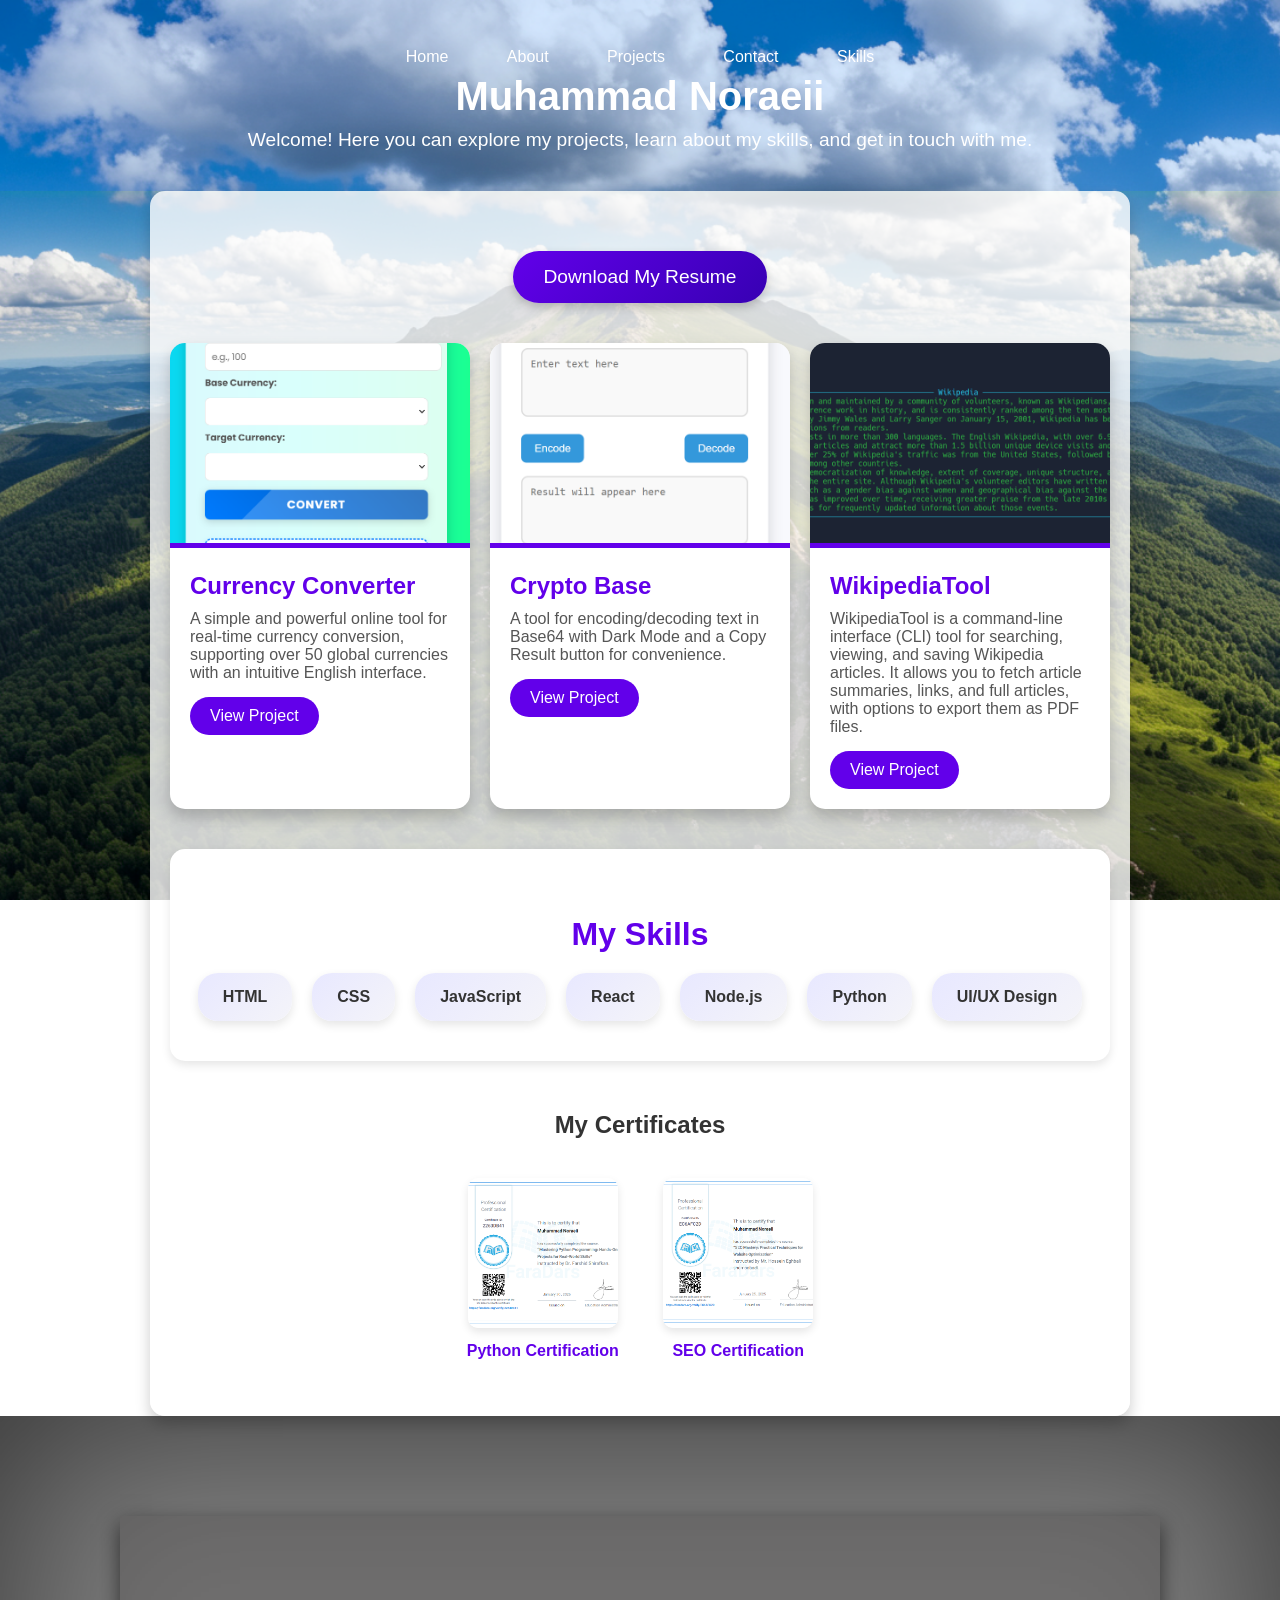
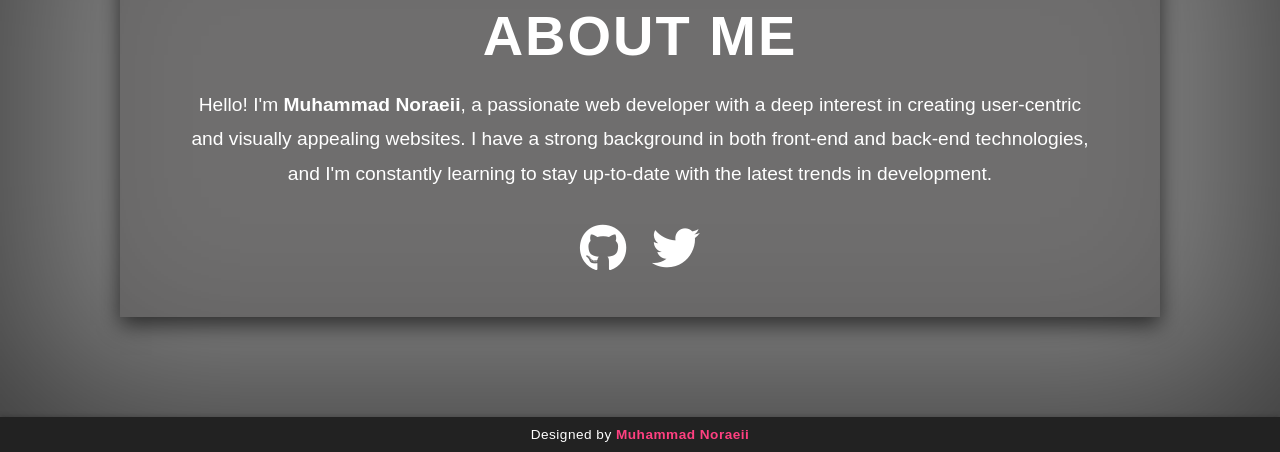
==== index.html @ face3380 "Improved Style -Improved Style. -Fixed Dropdown menu" ====
<!--All part of code wrote by Muhammad Noraeii-->
<!--Free to use code!-->
<!--GitHub : https://github.com/Muhammad-Noraeii/-->
<!--Email : Muhammad.Noraeii@gmail.com-->
<!DOCTYPE html>
<html lang="en">
<head>
    <meta charset="UTF-8">
    <meta name="viewport" content="width=device-width, initial-scale=1.0">
    <link rel="stylesheet" href="style.css"> 
    <meta charset="UTF-8">
    <meta name="viewport" content="width=device-width, initial-scale=1.0">
    <meta name="description" content="Muhammad Noraeii's personal portfolio website showcasing his projects, skills, and certifications. A passionate web developer proficient in Python, JavaScript, React, Node.js, and more.">
    <meta name="keywords" content="Muhammad Noraeii, portfolio, web developer, projects, skills, Python, JavaScript, React, Node.js">
    <meta name="author" content="Muhammad Noraeii">
    <meta property="og:title" content="Muhammad Noraeii - Web Developer Portfolio">
    <meta property="og:description" content="Explore the portfolio of Muhammad Noraeii, a skilled web developer with a variety of projects in different technologies.">
    <meta property="og:image" content="assets/Mount-S.PNG">
    <meta property="og:url" content="https://www.Muhammad-Noraeii.github.io">
    <title>Muhammad Noraeii - Web Developer Portfolio</title>
    <link href="https://cdnjs.cloudflare.com/ajax/libs/font-awesome/6.0.0-beta3/css/all.min.css" rel="stylesheet">
    <link rel="icon" href="assets/favicon.ico" type="image/x-icon">   
    <link href="https://cdnjs.cloudflare.com/ajax/libs/font-awesome/6.0.0-beta3/css/all.min.css" rel="stylesheet">
</head>
<body>
    <header>
        <nav>
            <ul>
                <li><a href="#">Home</a></li>
                <li><a href="#">About</a></li>
                <li class="dropdown">
                    <a href="#">Projects</a>
                    <ul class="dropdown-menu">
                        <li><a href="#currency-converter">Currency Converter</a></li>
                        <li><a href="#crypto-base">Crypto Base</a></li>
                        <li><a href="#wikipedia-tool">WikipediaTool</a></li>
                    </ul>
                </li>
                <li><a href="#">Contact</a></li>
                <li class="dropdown">
                    <a href="#skills">Skills</a>
                    <ul class="dropdown-menu">
                        <li><a href="https://en.wikipedia.org/wiki/JavaScript">JavaScript</a></li>
                        <li><a href="https://en.wikipedia.org/wiki/Python_(programming_language)">Python</a></li>
                        <li><a href="https://en.wikipedia.org/wiki/CSS">CSS</a></li>
                        <li><a href="https://en.wikipedia.org/wiki/HTML">HTML</a></li>
                        <li><a href="https://en.wikipedia.org/wiki/C_Sharp_(programming_language)">C#</a></li>
                    </ul>
                </li>
            </ul>
        </nav>
        <h1>Muhammad Noraeii</h1>
        <p>Welcome! Here you can explore my projects, learn about my skills, and get in touch with me.</p>
    </header>

    <div class="container">
        <section class="resume">
            <a href="assets/Resume.pdf" download>Download My Resume</a>
        </section>

        <section id="projects" class="projects">
            <div id="currency-converter" class="project">
                <img src="assets/CurrencyConverter.PNG" alt="Project 1">
                <div class="info">
                    <h3>Currency Converter</h3>
                    <p>A simple and powerful online tool for real-time currency conversion, supporting over 50 global currencies with an intuitive English interface.</p>
                    <a href="https://github.com/Muhammad-Noraeii/CurrencyConverter">View Project</a>
                </div>
            </div>
        
            <div id="crypto-base" class="project">
                <img src="assets/CryptoBase.PNG" alt="Project 2">
                <div class="info">
                    <h3>Crypto Base</h3>
                    <p>A tool for encoding/decoding text in Base64 with Dark Mode and a Copy Result button for convenience.</p>
                    <a href="https://github.com/Muhammad-Noraeii/CryptoBase">View Project</a>
                </div>
            </div>
        
            <div id="wikipedia-tool" class="project">
                <img src="assets/WikiPediaTool.PNG" alt="Project 3">
                <div class="info">
                    <h3>WikipediaTool</h3>
                    <p>WikipediaTool is a command-line interface (CLI) tool for searching, viewing, and saving Wikipedia articles. It allows you to fetch article summaries, links, and full articles, with options to export them as PDF files.</p>
                    <a href="https://github.com/Muhammad-Noraeii/WikipediaTool">View Project</a>
                </div>
            </div>
        </section>

        <section class="skills" id="skills">

            <h2>My Skills</h2>
            <ul>
                <li>HTML</li>
                <li>CSS</li>
                <li>JavaScript</li>
                <li>React</li>
                <li>Node.js</li>
                <li>Python</li>
                <li>UI/UX Design</li>
            </ul>
        </section>

        <section class="certificates">
            <h2>My Certificates</h2>
            <div class="certificate">
                <img src="assets/Python-Cert.PNG" alt="Certificate" class="certificate-img">
                <p>Python Certification</p>
            </div>
            <div class="certificate">
                <img src="assets/SEO-Cert.PNG" alt="Certificate" class="certificate-img">
                <p>SEO Certification</p>
            </div>
        </section>

    </div>

    

    <div id="certificateModal" class="modal">
        <span class="close">&times;</span>
        <img class="modal-content" id="modalImage">
        <div id="caption"></div>
    </div>

    <section class="about-section">
        <div class="about-content">
            <h2>About Me</h2>
            <p class="intro">
                Hello! I'm <strong>Muhammad Noraeii</strong>, a passionate web developer with a deep interest in creating user-centric and visually appealing websites. I have a strong background in both front-end and back-end technologies, and I'm constantly learning to stay up-to-date with the latest trends in development.
            </p>
            <div class="social-links">
                <a href="https://github.com/Muhammad-Noraeii" target="_blank" class="social-icon github">
                    <i class="fab fa-github"></i>
                </a>
            <!--   <a href="https://linkedin.com/in/Muhammad-Noraeii" target="_blank" class="social-icon linkedin">
                    <i class="fab fa-linkedin"></i> -->
                </a>
                <a href="https://x.com/MNoraeii" target="_blank" class="social-icon twitter">
                    <i class="fab fa-twitter"></i>
                </a>
            <!--    <a href="https://www.instagram.com/Muhammad-Noraeii" target="_blank" class="social-icon instagram">
                    <i class="fab fa-instagram"></i> -->
                </a>
            </div>
        </div>
    </section>
    <footer>
        <p>Designed by <a href="https://github.com/Muhammad-Noraeii" target="_blank">Muhammad Noraeii</a></p>
    </footer>
    <script>

    document.addEventListener("DOMContentLoaded", function() {
        const dropdown = document.querySelectorAll('.dropdown');
        dropdown.forEach(item => {
            let timeout;

            item.addEventListener('mouseenter', () => {
                
                clearTimeout(timeout);
                const dropdownMenu = item.querySelector('.dropdown-menu');
                dropdownMenu.style.display = 'block'; 
            });

            item.addEventListener('mouseleave', () => {
                const dropdownMenu = item.querySelector('.dropdown-menu');
                
                timeout = setTimeout(() => {
                    dropdownMenu.style.display = 'none';
                }, 500); 
            });
        });
    });

    const certificates = document.querySelectorAll('.certificate');
    const modal = document.getElementById('certificateModal');
    const modalImage = document.getElementById('modalImage');
    const caption = document.getElementById('caption');
    const closeModal = document.querySelector('.close');

        certificates.forEach(cert => {
            cert.addEventListener('click', () => {
           
                const imgSrc = cert.querySelector('img').src; 
                modal.style.display = "block"; 
                modalImage.src = imgSrc; 
                caption.textContent = cert.querySelector('p').textContent; 
             });
        });

        closeModal.addEventListener('click', () => {
           modal.style.display = "none";
        });

        window.addEventListener('click', (e) => {
            if (e.target === modal) {
            modal.style.display = "none";
             }
        });

    </script>
</body>
</html>
---- style.css ----
/*All Part of Style Wrote by Muhammad Noraeii*/
/*Free to use code!*/
/*E-Mail : Muhammad.Noraeii@gmail.com*/
/*GitHub : https://github.com/Muhammad-Noraeii*/
/*Enjoy a Perfect Style!*/
body {
    font-family: 'Poppins', sans-serif;
    margin: 0;
    padding: 0;
    background: url('assets/Mount-H.jpg') no-repeat center center fixed;
    background-size: cover;
    color: #333;
    text-align: center;
    overflow-x: hidden;
}

header {
    background: rgba(0, 115, 255, 0.169);
    color: #fff;
    padding: 40px 10px;
    box-shadow: 0 4px 6px rgba(3, 244, 63, 0.053);
    animation: fadeIn 2s;
}

header h1 {
    font-size: 2.5rem;
    margin: 0;
    animation: bounceIn 1.5s;
}

header p {
    margin: 10px 0 0;
    font-size: 1.2rem;
}

nav ul {
    list-style-type: none;
    padding: 0;
    margin: 0;
    text-align: center;
}

nav ul li {
    display: inline-block;
    position: relative;
    margin: 0 15px; 
}

nav ul li a {
    text-decoration: none;
    color: #fff;
    font-size: 1rem; 
    padding: 8px 12px; 
    display: block;
    transition: background-color 0.3s;
}

nav ul li a:hover {
    background-color: rgba(0, 115, 255, 0.7);
}

nav .dropdown {
    position: relative;
}

nav .dropdown:hover .dropdown-menu {
    display: block;
}

nav .dropdown-menu {
    display: none;
    position: absolute;
    background: rgba(0, 0, 0, 0.4); 
    backdrop-filter: blur(5px); 
    list-style-type: none;
    padding: 10px 0;
    width: 200px;
    border-radius: 8px;
    box-shadow: 0 8px 16px rgba(0, 0, 0, 0.2);
    margin-top: 10px;
}

nav .dropdown-menu li {
    padding: 8px 12px;
    text-align: left;
}

nav .dropdown-menu li a {
    color: #fff;
    font-size: 0.9rem; 
    padding: 5px 0;
}

nav .dropdown-menu li a:hover {
    background-color: rgba(0, 115, 255, 0.7);
}

nav .dropdown-menu {
    display: none;
}

nav .dropdown:hover .dropdown-menu {
    display: block;
}


.container {
    max-width: 1200px;
    margin: auto;
    padding: 20px;
    background: rgba(255, 255, 255, 0.8);
    border-radius: 15px;
    box-shadow: 0 8px 15px rgba(0, 0, 0, 0.2);
}

@keyframes slideIn {
    0% {
        opacity: 0;
        transform: translateX(-50%);
    }
    100% {
        opacity: 1;
        transform: translateX(0);
    }
}

@keyframes hoverShadow {
    0% {
        box-shadow: 0 8px 15px rgba(0, 0, 0, 0.2);
    }
    100% {
        box-shadow: 0 15px 30px rgba(0, 0, 0, 0.4);
    }
}

.projects {
    display: flex;
    flex-wrap: wrap;
    gap: 20px;
    justify-content: center;
    animation: slideIn 1.5s ease-in-out;
}

.project {
    background: #fff;
    border-radius: 15px;
    box-shadow: 0 8px 15px rgba(0, 0, 0, 0.2);
    width: 300px;
    overflow: hidden;
    text-align: left;
    transform: translateY(0);
    transition: transform 0.3s ease, box-shadow 0.3s ease;
    opacity: 0;
    animation: fadeInUp 0.6s ease-out forwards;
}

@keyframes fadeInUp {
    0% {
        opacity: 0;
        transform: translateY(20px);
    }
    100% {
        opacity: 1;
        transform: translateY(0);
    }
}

.project:hover {
scale: 1.1;
}

.project img {
    width: 100%;
    height: 200px;
    object-fit: cover;
    border-bottom: 5px solid #6200ea;
    transition: transform 0.3s ease;
}

.project img:hover {
    transform: scale(1.05);
}

.project .info {
    padding: 20px;
}

.project .info h3 {
    margin: 0 0 10px;
    font-size: 1.5rem;
    color: #6200ea;
    transition: color 0.3s ease;
}

.project .info h3:hover {
    color: #3700b3;
}

.project .info p {
    margin: 0 0 15px;
    font-size: 1rem;
    color: #555;
}

.project .info a {
    display: inline-block;
    text-decoration: none;
    background: #6200ea;
    color: #fff;
    padding: 10px 20px;
    border-radius: 25px;
    transition: background 0.3s, transform 0.3s;
}

.project .info a:hover {
    background: #3700b3;
    transform: scale(1.1);
}

.resume {
    margin: 40px 0;
}

.resume a {
    display: inline-block;
    text-decoration: none;
    background: linear-gradient(135deg, #6200ea, #3700b3);
    color: #fff;
    padding: 15px 30px;
    border-radius: 30px;
    font-size: 1.2rem;
    transition: transform 0.3s, box-shadow 0.3s;
    box-shadow: 0 4px 10px rgba(0, 0, 0, 0.2);
}

.resume a:hover {
    transform: scale(1.1);
    box-shadow: 0 6px 15px rgba(0, 0, 0, 0.3);
}

.skills {
    background: #fff;
    padding: 40px 20px;
    margin: 40px 0;
    border-radius: 15px;
    box-shadow: 0 4px 10px rgba(0, 0, 0, 0.1);
}

.skills h2 {
    font-size: 2rem;
    color: #6200ea;
    margin-bottom: 20px;
}

.skills ul {
    list-style: none;
    padding: 0;
    margin: 0;
    display: flex;
    flex-wrap: wrap;
    gap: 20px;
    justify-content: center;
}

.skills li {
    background: linear-gradient(135deg, #e8e8ff, #f4f4f9);
    padding: 15px 25px;
    border-radius: 20px;
    font-size: 1rem;
    font-weight: bold;
    color: #333;
    box-shadow: 0 4px 10px rgba(0, 0, 0, 0.1);
    transition: transform 0.3s;
}

.skills li:hover {
    transform: scale(1.1);
}

html, body {
    height: 100%;
    margin: 0;
    padding: 0;
}

body {
    display: flex;
    flex-direction: column;
}

.container {
    flex: 1;
}

html, body {
    height: 100%;
    margin: 0;
    padding: 0;
}

body {
    display: flex;
    flex-direction: column;
}

.container {
    flex: 1;
}

footer {
    background-color: #222;
    color: #fff;
    text-align: center;
    padding: 10px 0; 
    position: relative; 
    width: 100%;
    font-size: 0.9rem; 
    box-shadow: 0 -1px 5px rgba(0, 0, 0, 0.2); 
    letter-spacing: 0.5px; 
}

footer a {
    color: #ff4081; 
    text-decoration: none;
    font-weight: bold;
    transition: color 0.3s, transform 0.3s; 
}

footer a:hover {
    color: #6200ea; 
    transform: scale(1.05); 
}

footer p {
    margin: 0; 
    font-size: 0.85rem; 
}

@keyframes fadeIn {
    from {
        opacity: 0;
    }
    to {
        opacity: 1;
    }
}

@keyframes bounceIn {
    0%, 20%, 50%, 80%, 100% {
        transform: translateY(0);
    }
    40% {
        transform: translateY(-30px);
    }
    60% {
        transform: translateY(-15px);
    }
}

@keyframes slideIn {
    from {
        transform: translateX(-100%);
    }
    to {
        transform: translateX(0);
    }
}

.github-icon {
    font-size: 2rem;
    color: #ffffff;
    transition: color 0.3s;
    margin-top: 10px;
    display: inline-block;
}

.github-icon:hover {
    color: #ff0000;
}

.certificates {
    margin-top: 50px;
    text-align: center;
}

.certificate {
    display: inline-block;
    margin: 20px;
    cursor: pointer;
    transition: transform 0.3s;
}

.certificate:hover {
    transform: scale(1.1);
}

.certificate img {
    width: 150px;
    height: 150px;
    object-fit: cover;
    border-radius: 10px;
    box-shadow: 0 4px 8px rgba(0, 0, 0, 0.1);
}

.certificate p {
    margin-top: 10px;
    font-weight: bold;
    color: #6200ea;
}

.modal {
    display: none; 
    position: fixed;
    z-index: 1;
    left: 0;
    top: 0;
    width: 100%;
    height: 100%;
    overflow: auto;
    background-color: rgb(0, 0, 0);
    background-color: rgba(0, 0, 0, 0.9);
}

.modal-content {
    max-width: 80%;
    margin: auto;
    display: block;
    width: 80%;
}

#caption {
    text-align: center;
    color: #ccc;
    font-size: 1.2rem;
    padding: 10px;
}

.close {
    position: absolute;
    top: 15px;
    right: 35px;
    color: #fff;
    font-size: 40px;
    font-weight: bold;
    transition: color 0.3s;
}

.close:hover,
.close:focus {
    color: #f44336;
    cursor: pointer;
}

@keyframes fadeInUp {
    0% {
        opacity: 0;
        transform: translateY(30px);
    }
    100% {
        opacity: 1;
        transform: translateY(0);
    }
}

@keyframes slideInLeft {
    0% {
        opacity: 0;
        transform: translateX(-100%);
    }
    100% {
        opacity: 1;
        transform: translateX(0);
    }
}

@keyframes scaleUp {
    0% {
        opacity: 0;
        transform: scale(0.9);
    }
    100% {
        opacity: 1;
        transform: scale(1);
    }
}

@keyframes rotateBg {
    0% {
        background-position: center;
    }
    100% {
        background-position: 50% 50%;
    }
}

.about-section {
    padding: 100px 20px;
    text-align: center;
    background: url('assets/Mount-S.jpg') no-repeat center center fixed;
    background-size: cover;
    position: relative;
    color: #fff;
    box-shadow: inset 0 0 200px rgba(0, 0, 0, 0.6);
    animation: fadeInUp 1.5s ease-out, rotateBg 15s linear infinite;
}

.about-section::before {
    content: "";
    position: absolute;
    top: 0;
    left: 0;
    width: 100%;
    height: 100%;
    background: rgba(0, 0, 0, 0.5);
    z-index: 0;
    animation: fadeInUp 2s ease-out;
}

.about-content {
    position: relative;
    z-index: 1;
    padding: 40px 20px;
    max-width: 1000px;
    margin: 0 auto;
    background: rgba(88, 85, 85, 0.4);
    box-shadow: 0 8px 20px rgba(0, 0, 0, 0.6);
    animation: scaleUp 1.5s ease-out;
    transition: transform 0.3s ease, box-shadow 0.3s ease;
}

.about-content:hover {
    transform: translateY(-10px);
    box-shadow: 0 12px 40px rgba(0, 0, 0, 0.8);
}

.about-section h2 {
    font-size: 3.5rem;
    margin-bottom: 20px;
    text-transform: uppercase;
    letter-spacing: 2px;
    color: #fff;
    animation: slideInLeft 1s ease-out;
    transition: color 0.3s ease;
}

.about-section h2:hover {
    color: #f39c12; 
    transform: scale(1.05);
}

.about-section .intro {
    font-size: 1.2rem;
    line-height: 1.8;
    color: #fff;
    max-width: 900px;
    margin: 0 auto;
    animation: fadeInUp 2s ease-out;
    transition: color 0.3s ease, transform 0.3s ease;
}

.about-section .intro:hover {
    color: #f39c12; 
    transform: translateY(-5px);
}

.social-links {
    margin-top: 30px;
    display: flex;
    justify-content: center;
    gap: 25px;
    animation: fadeInUp 2.5s ease-out;
}

.social-icon {
    font-size: 3rem;
    color: #fff;
    transition: color 0.3s, transform 0.3s ease-in-out;
    display: inline-block;
}


.social-icon:hover {
    transform: scale(1.2); 
}


.social-icon.github {
    color: #fff; 
}

.social-icon.github:hover {
    color:  #333; 
}

.social-icon.linkedin {
    color: #ffffff; 
}

.social-icon.linkedin:hover {
    color:#0077b5; 
}

.social-icon.twitter {
    color: #ffffff; 
}

.social-icon.twitter:hover {
    color: #1da1f2;; 
}

.social-icon.instagram {
    color: #ffffff; 
}

.social-icon.instagram:hover {
    color: #e1306c; 
}

@keyframes fadeInUp {
    from {
        opacity: 0;
        transform: translateY(30px);
    }
    to {
        opacity: 1;
        transform: translateY(0);
    }
}


@keyframes slideInLeft {
    from {
        opacity: 0;
        transform: translateX(-50px);
    }
    to {
        opacity: 1;
        transform: translateX(0);
    }
}

/*End of the code!*/
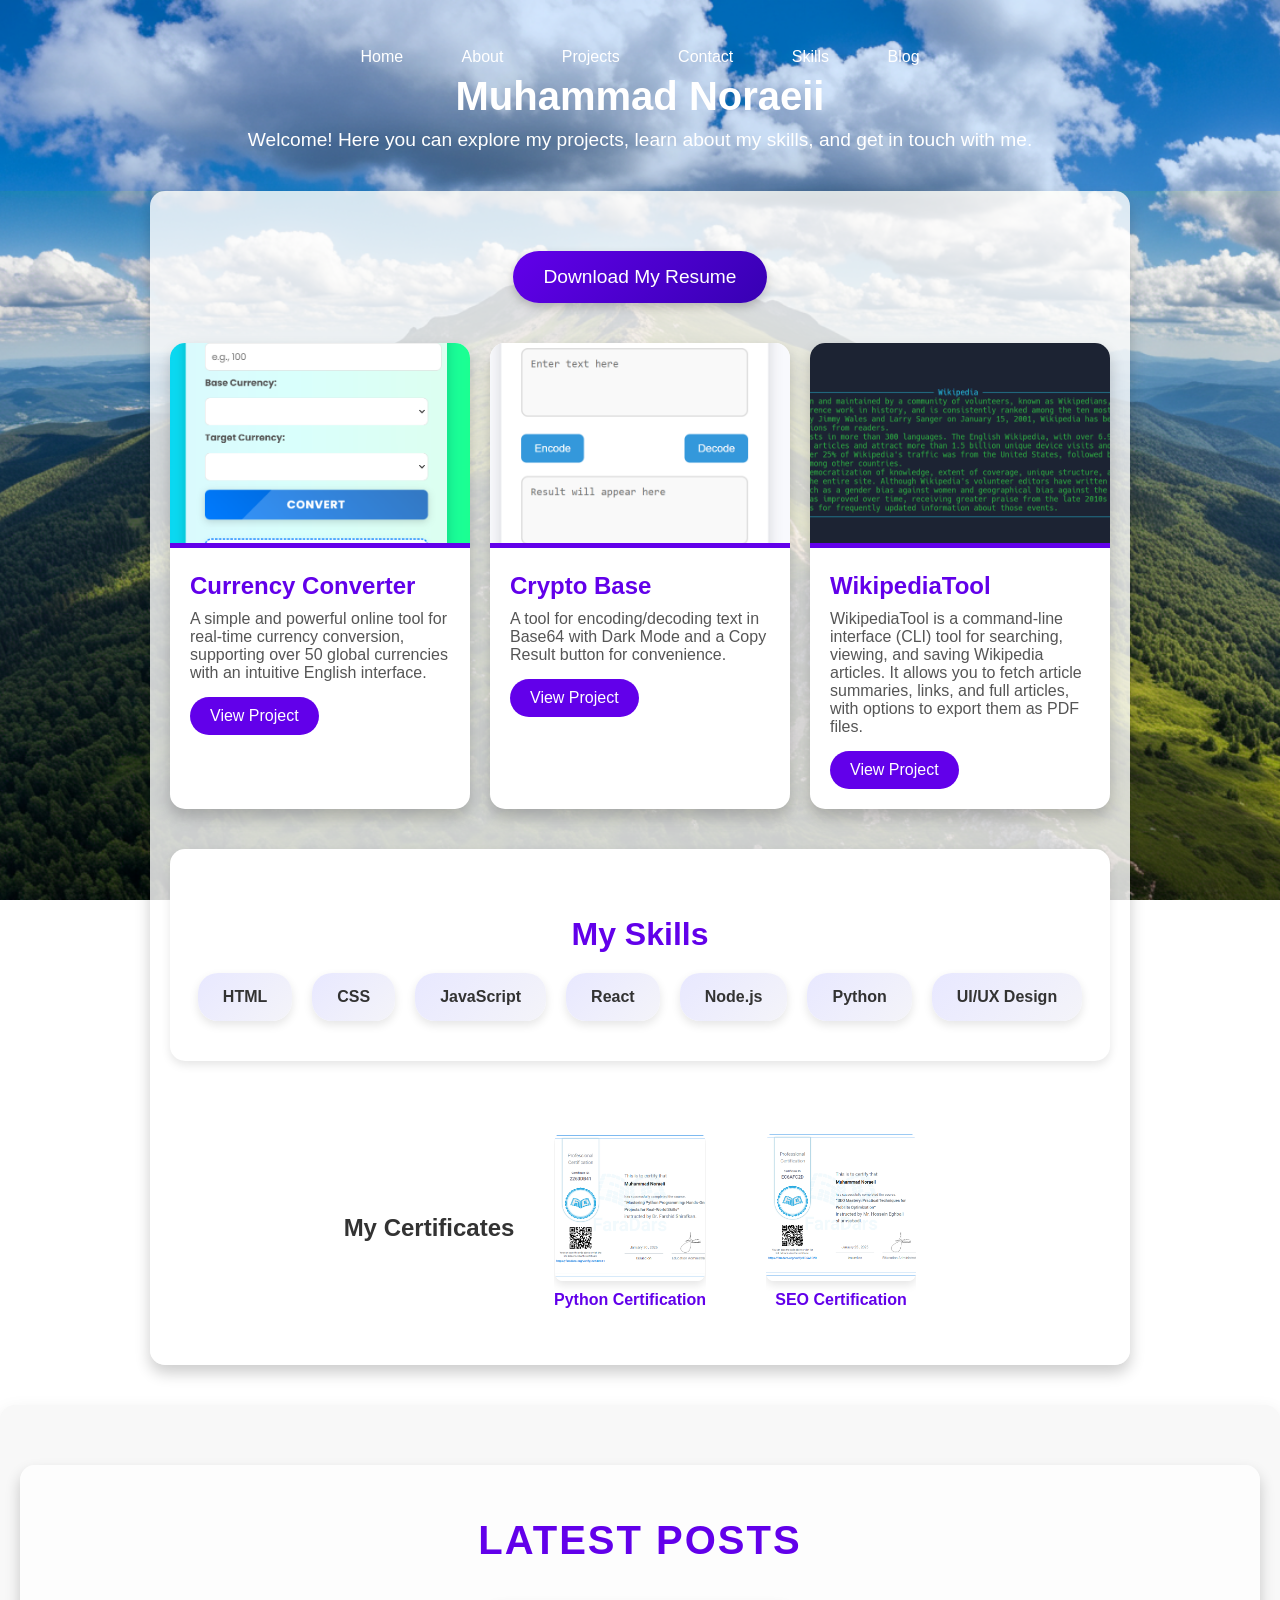
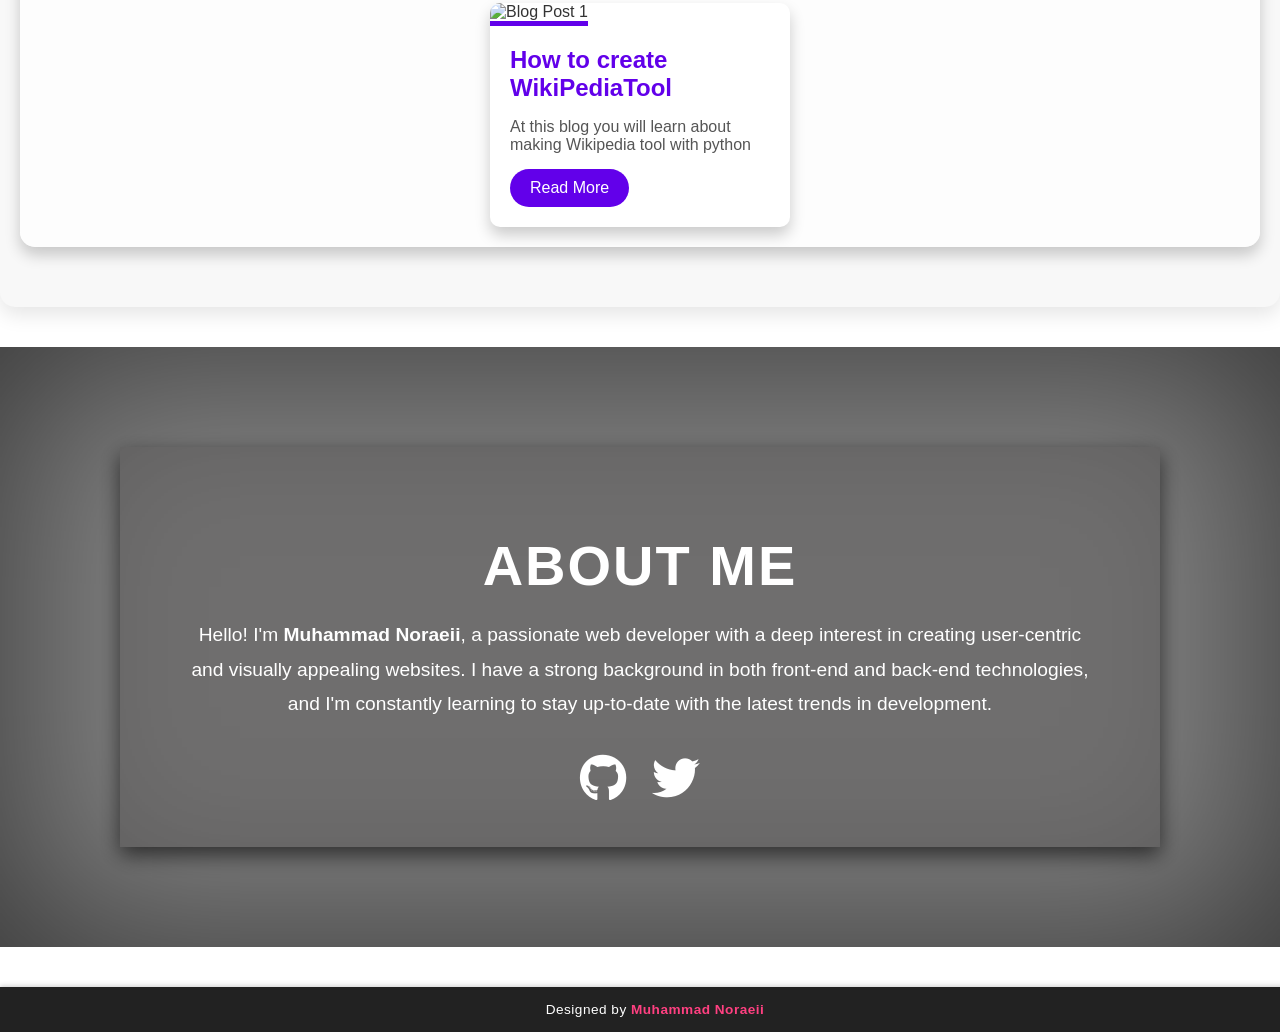
==== commit a569a876: "Added Blog Section -Added Blog Section to index. -Added Blog template." ====
--- a/index.html
+++ b/index.html
@@ -47,6 +47,15 @@
                         <li><a href="https://en.wikipedia.org/wiki/C_Sharp_(programming_language)">C#</a></li>
                     </ul>
                 </li>
+                <li class="dropdown">
+                    <a href="#">Blog</a>
+                    <ul class="dropdown-menu">
+                        <li><a href="#latest-posts">Latest Posts</a></li>
+                        <li><a href="#popular-posts">Popular Posts</a></li>
+                        <li><a href="#categories">Categories</a></li>
+                    </ul>
+                </li>
+            </ul>
             </ul>
         </nav>
         <h1>Muhammad Noraeii</h1>
@@ -115,6 +124,24 @@
 
     </div>
 
+    <section class="blog">
+        <div class="container">
+            <h2>Latest Posts</h2>
+            <div class="blog-posts">
+                <article class="blog-post">
+                    <img src="https://upload.wikimedia.org/wikipedia/commons/thumb/c/c3/Python-logo-notext.svg/800px-Python-logo-notext.svg.png" alt="Blog Post 1">
+                    <div class="post-content">
+                        <h3><a href="#">How to create WikiPediaTool</a></h3>
+                        <p>At this blog you will learn about making Wikipedia tool with python</p>
+                        <a href="Blogs/How-To-Create-WikiPedia-CLI-Tool.html" class="read-more">Read More</a>
+                    </div>
+                </article>
+
+                    </div>
+                </article>
+            </div>
+        </div>
+    </section>
     
 
     <div id="certificateModal" class="modal">
@@ -148,56 +175,7 @@
     <footer>
         <p>Designed by <a href="https://github.com/Muhammad-Noraeii" target="_blank">Muhammad Noraeii</a></p>
     </footer>
-    <script>
 
-    document.addEventListener("DOMContentLoaded", function() {
-        const dropdown = document.querySelectorAll('.dropdown');
-        dropdown.forEach(item => {
-            let timeout;
-
-            item.addEventListener('mouseenter', () => {
-                
-                clearTimeout(timeout);
-                const dropdownMenu = item.querySelector('.dropdown-menu');
-                dropdownMenu.style.display = 'block'; 
-            });
-
-            item.addEventListener('mouseleave', () => {
-                const dropdownMenu = item.querySelector('.dropdown-menu');
-                
-                timeout = setTimeout(() => {
-                    dropdownMenu.style.display = 'none';
-                }, 500); 
-            });
-        });
-    });
-
-    const certificates = document.querySelectorAll('.certificate');
-    const modal = document.getElementById('certificateModal');
-    const modalImage = document.getElementById('modalImage');
-    const caption = document.getElementById('caption');
-    const closeModal = document.querySelector('.close');
-
-        certificates.forEach(cert => {
-            cert.addEventListener('click', () => {
-           
-                const imgSrc = cert.querySelector('img').src; 
-                modal.style.display = "block"; 
-                modalImage.src = imgSrc; 
-                caption.textContent = cert.querySelector('p').textContent; 
-             });
-        });
-
-        closeModal.addEventListener('click', () => {
-           modal.style.display = "none";
-        });
-
-        window.addEventListener('click', (e) => {
-            if (e.target === modal) {
-            modal.style.display = "none";
-             }
-        });
-
-    </script>
+    <script src="Script.js"></script>
 </body>
 </html>
--- a/style.css
+++ b/style.css
@@ -378,62 +378,148 @@
     color: #ff0000;
 }
 
+:root {
+    --primary-color: #6200ea;
+    --shadow-color: rgba(0, 0, 0, 0.1);
+    --hover-scale: 1.1;
+    --transition-duration: 0.3s;
+}
+
 .certificates {
+    display: flex;
+    justify-content: center;
+    align-items: center;
+    flex-wrap: wrap;
+    gap: 20px;
     margin-top: 50px;
-    text-align: center;
 }
 
 .certificate {
-    display: inline-block;
+    display: inline-flex;
+    flex-direction: column;
+    align-items: center;
     margin: 20px;
     cursor: pointer;
-    transition: transform 0.3s;
+    transition: transform var(--transition-duration), box-shadow var(--transition-duration);
+    will-change: transform, box-shadow;
+    border-radius: 12px;
+    overflow: hidden;
+    position: relative;
 }
 
 .certificate:hover {
-    transform: scale(1.1);
+    transform: scale(var(--hover-scale)) rotate(3deg);
+    box-shadow: 0 8px 15px var(--shadow-color);
 }
 
 .certificate img {
     width: 150px;
     height: 150px;
     object-fit: cover;
-    border-radius: 10px;
-    box-shadow: 0 4px 8px rgba(0, 0, 0, 0.1);
+    border-radius: 8px;
+    box-shadow: 0 4px 8px var(--shadow-color);
+    transition: box-shadow var(--transition-duration);
+}
+
+.certificate:hover img {
+    box-shadow: 0 8px 15px var(--shadow-color);
 }
 
 .certificate p {
     margin-top: 10px;
     font-weight: bold;
-    color: #6200ea;
+    color: var(--primary-color);
+    font-size: 16px;
+    transition: color var(--transition-duration);
+}
+
+.certificate:hover p {
+    color: #3700b3;
+}
+
+.certificate:focus-visible {
+    outline: 3px solid var(--primary-color);
+    outline-offset: 2px;
+}
+
+.certificate:focus-visible img {
+    box-shadow: 0 8px 15px var(--shadow-color);
+}
+
+
+:root {
+    --modal-bg: rgba(0, 0, 0, 0.9);
+    --caption-color: #ccc;
+    --caption-font-size: 1.2rem;
+    --modal-transition-duration: 0.3s;
+    --modal-content-width: 80%;
+    --max-modal-width: 90%;
 }
 
 .modal {
     display: none; 
     position: fixed;
-    z-index: 1;
+    z-index: 1000;
     left: 0;
     top: 0;
     width: 100%;
     height: 100%;
     overflow: auto;
-    background-color: rgb(0, 0, 0);
-    background-color: rgba(0, 0, 0, 0.9);
+    background-color: var(--modal-bg);
+    opacity: 0;
+    transition: opacity var(--modal-transition-duration);
+    visibility: hidden;
+}
+
+.modal.show {
+    display: block;
+    opacity: 1;
+    visibility: visible;
 }
 
 .modal-content {
-    max-width: 80%;
-    margin: auto;
+    max-width: var(--max-modal-width);
+    width: var(--modal-content-width);
+    margin: 10% auto;
     display: block;
-    width: 80%;
+    border-radius: 10px;
+    box-shadow: 0 4px 8px rgba(0, 0, 0, 0.2);
+    background: #fff;
+    transition: transform var(--modal-transition-duration);
+    transform: scale(0.9);
+}
+
+.modal.show .modal-content {
+    transform: scale(1);
 }
 
 #caption {
     text-align: center;
-    color: #ccc;
-    font-size: 1.2rem;
+    color: var(--caption-color);
+    font-size: var(--caption-font-size);
     padding: 10px;
-}
+    font-weight: bold;
+}
+
+/* Optional: Close button style */
+.close {
+    position: absolute;
+    top: 10px;
+    right: 20px;
+    color: white;
+    font-size: 30px;
+    font-weight: bold;
+    cursor: pointer;
+    background: transparent;
+    border: none;
+    transition: color 0.3s;
+}
+
+.close:hover,
+.close:focus {
+    color: #f1f1f1;
+}
+
 
 .close {
     position: absolute;
@@ -639,4 +725,206 @@
     }
 }
 
+.blog {
+    background: #f8f8f8;
+    padding: 60px 20px;
+    margin: 40px 0;
+    border-radius: 15px;
+    box-shadow: 0 8px 20px rgba(0, 0, 0, 0.1);
+}
+
+.blog h2 {
+    font-size: 2.5rem;
+    text-align: center;
+    color: #6200ea;
+    margin-bottom: 40px;
+    text-transform: uppercase;
+    letter-spacing: 2px;
+}
+
+.blog-posts {
+    display: flex;
+    flex-wrap: wrap;
+    gap: 30px;
+    justify-content: center;
+}
+
+.blog-post {
+    background: #fff;
+    border-radius: 10px;
+    box-shadow: 0 8px 15px rgba(0, 0, 0, 0.2);
+    width: 300px;
+    overflow: hidden;
+    text-align: left;
+    transition: transform 0.3s ease, box-shadow 0.3s ease;
+}
+
+.blog-post:hover {
+    transform: translateY(-10px);
+    box-shadow: 0 12px 30px rgba(0, 0, 0, 0.2);
+}
+
+.blog-post img {
+    width: 100%;
+    height: 200px;
+    object-fit: cover;
+    border-bottom: 5px solid #6200ea;
+    transition: transform 0.3s ease;
+}
+
+.blog-post img:hover {
+    transform: scale(1.05);
+}
+
+.blog-post .post-content {
+    padding: 20px;
+}
+
+.blog-post .post-content h3 {
+    font-size: 1.5rem;
+    margin: 0 0 15px;
+    color: #6200ea;
+    transition: color 0.3s ease;
+}
+
+.blog-post .post-content h3 a {
+    text-decoration: none;
+    color: #6200ea;
+}
+
+.blog-post .post-content h3 a:hover {
+    color: #3700b3;
+}
+
+.blog-post .post-content p {
+    font-size: 1rem;
+    color: #555;
+    margin-bottom: 15px;
+}
+
+.blog-post .read-more {
+    display: inline-block;
+    text-decoration: none;
+    background: #6200ea;
+    color: #fff;
+    padding: 10px 20px;
+    border-radius: 25px;
+    transition: background 0.3s, transform 0.3s;
+}
+
+.blog-post .read-more:hover {
+    background: #3700b3;
+    transform: scale(1.1);
+}
+
+/* Article Page Specific Styles */
+/* All Part of Style Wrote by Muhammad Noraeii */
+/* Enjoy a Perfect Style! */
+
+.article-header {
+    background: rgba(0, 30, 255, 0.142);
+    color: #fff;
+    padding: 50px 20px;
+    box-shadow: 0 4px 6px rgba(3, 244, 63, 0.1);
+    animation: fadeInUp 1.5s ease-out;
+}
+
+.article-header .article-title {
+    font-size: 3rem;
+    color: #fff;
+    text-transform: uppercase;
+    letter-spacing: 2px;
+    margin-bottom: 20px;
+}
+
+.article-header .article-date {
+    font-size: 1.2rem;
+    color: #ccc;
+    margin-top: 10px;
+}
+
+.article-body {
+    background-color: #fff;
+    padding: 40px 20px;
+    margin-top: 20px;
+    border-radius: 15px;
+    box-shadow: 0 8px 15px rgba(0, 0, 0, 0.1);
+    animation: fadeInUp 1.5s ease-in-out;
+}
+
+.article-image {
+    width: 100%;
+    height: 400px;
+    margin-bottom: 30px;
+    border-radius: 10px;
+    overflow: hidden;
+    box-shadow: 0 4px 10px rgba(0, 0, 0, 0.1);
+}
+
+.article-image img {
+    width: 100%;
+    height: 100%;
+    object-fit: cover;
+    transition: transform 0.3s ease;
+}
+
+.article-image img:hover {
+    transform: scale(1.05);
+}
+
+.article-content p {
+    font-size: 1.1rem;
+    line-height: 1.8;
+    color: #555;
+    margin-bottom: 20px;
+    text-align: justify;
+}
+
+.article-content p:last-child {
+    margin-bottom: 0;
+}
+
+footer {
+    background-color: #222;
+    color: #fff;
+    text-align: center;
+    padding: 15px;
+    font-size: 1rem;
+    margin-top: 40px;
+    box-shadow: 0 -1px 5px rgba(0, 0, 0, 0.2);
+}
+
+footer a {
+    color: #ff4081;
+    text-decoration: none;
+    font-weight: bold;
+}
+
+footer a:hover {
+    color: #6200ea;
+}
+
+/* Responsive Adjustments */
+@media (max-width: 768px) {
+    .article-header {
+        padding: 40px 10px;
+    }
+
+    .article-title {
+        font-size: 2.2rem;
+    }
+
+    .article-body {
+        padding: 20px 10px;
+    }
+
+    .article-image {
+        height: 300px;
+    }
+
+    .article-content p {
+        font-size: 1rem;
+    }
+}
+
 /*End of the code!*/
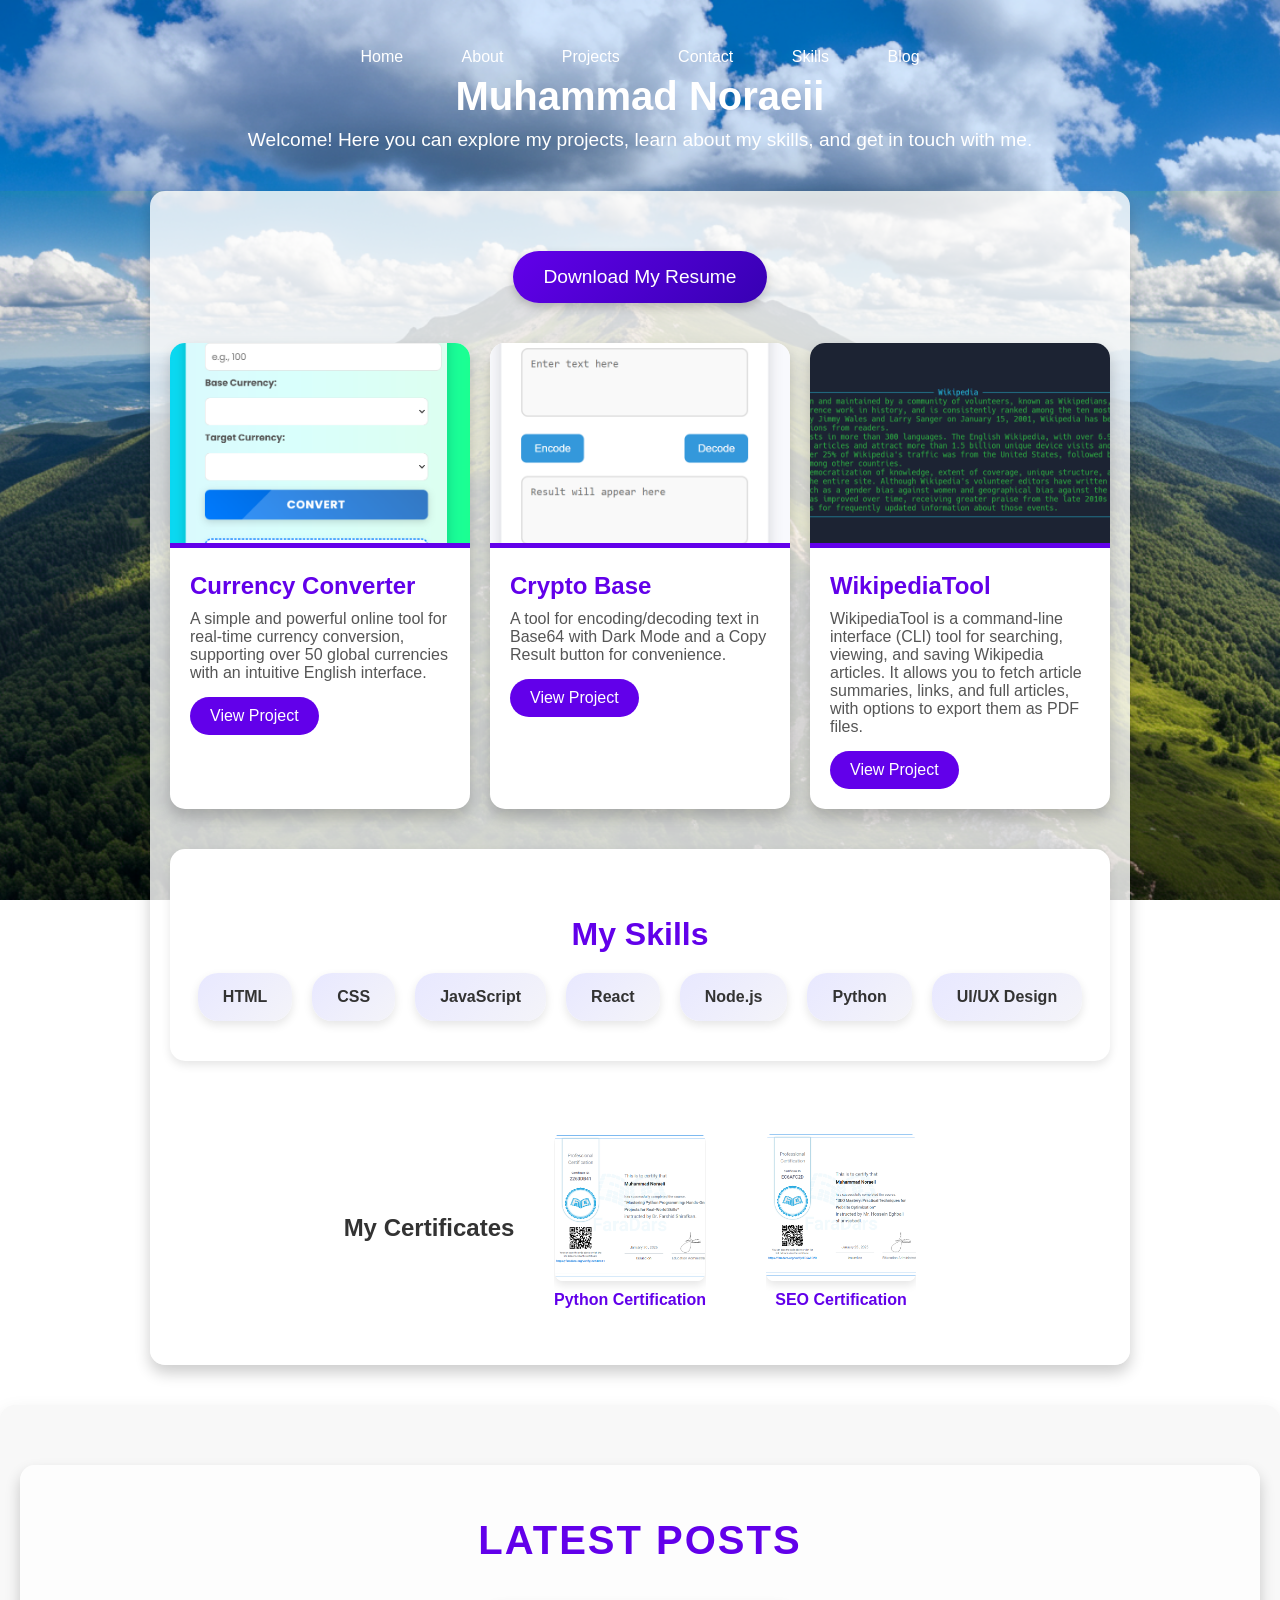
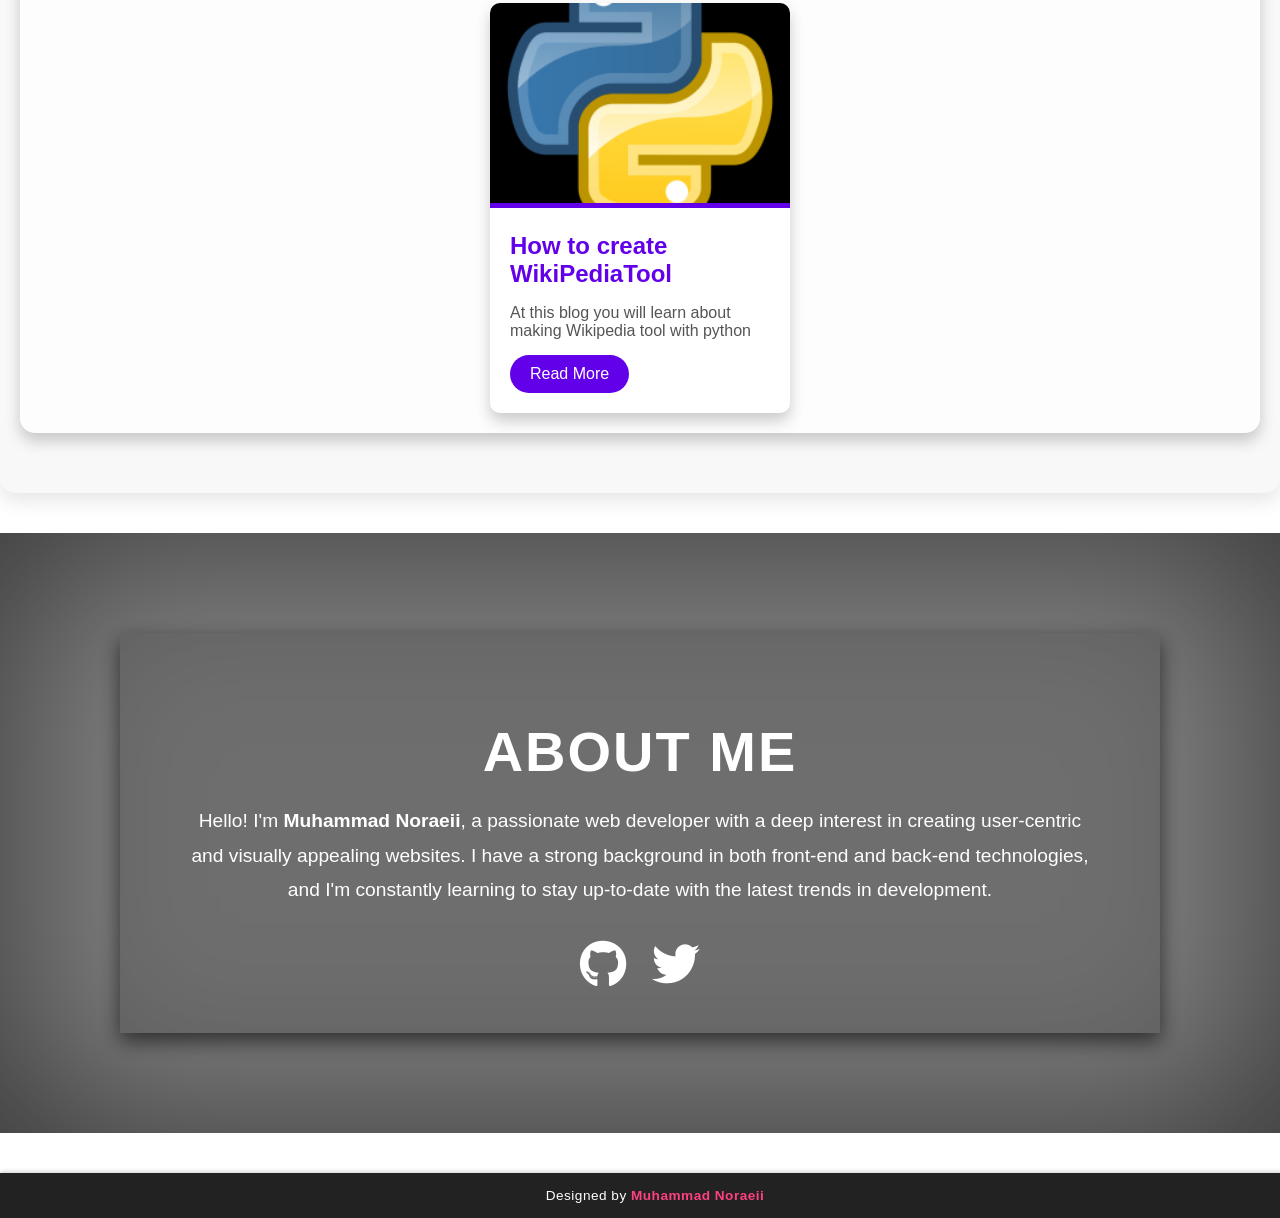
==== commit 9e957631: "Fixed Python Logo size" ====
--- a/index.html
+++ b/index.html
@@ -129,7 +129,7 @@
             <h2>Latest Posts</h2>
             <div class="blog-posts">
                 <article class="blog-post">
-                    <img src="https://upload.wikimedia.org/wikipedia/commons/thumb/c/c3/Python-logo-notext.svg/800px-Python-logo-notext.svg.png" alt="Blog Post 1">
+                    <img src="assets/py.jpg" alt="Blog Post 1">
                     <div class="post-content">
                         <h3><a href="#">How to create WikiPediaTool</a></h3>
                         <p>At this blog you will learn about making Wikipedia tool with python</p>
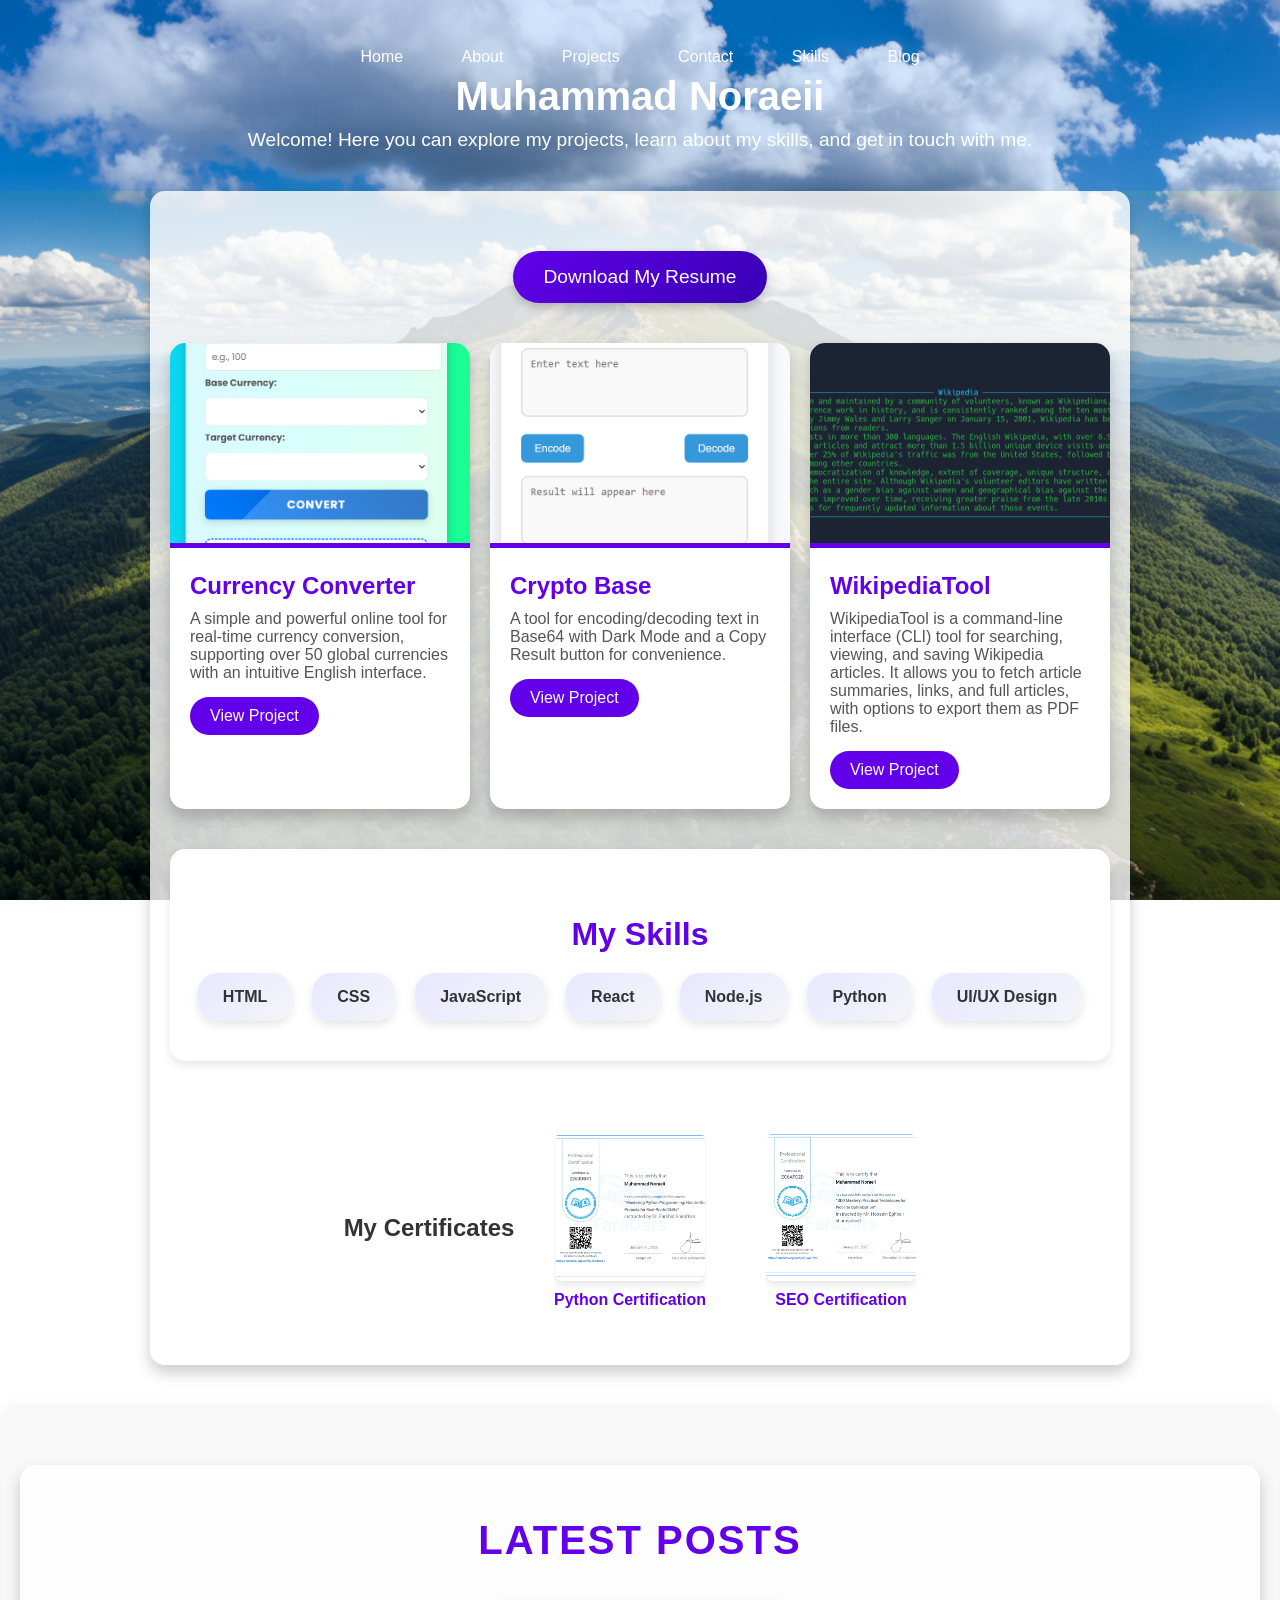
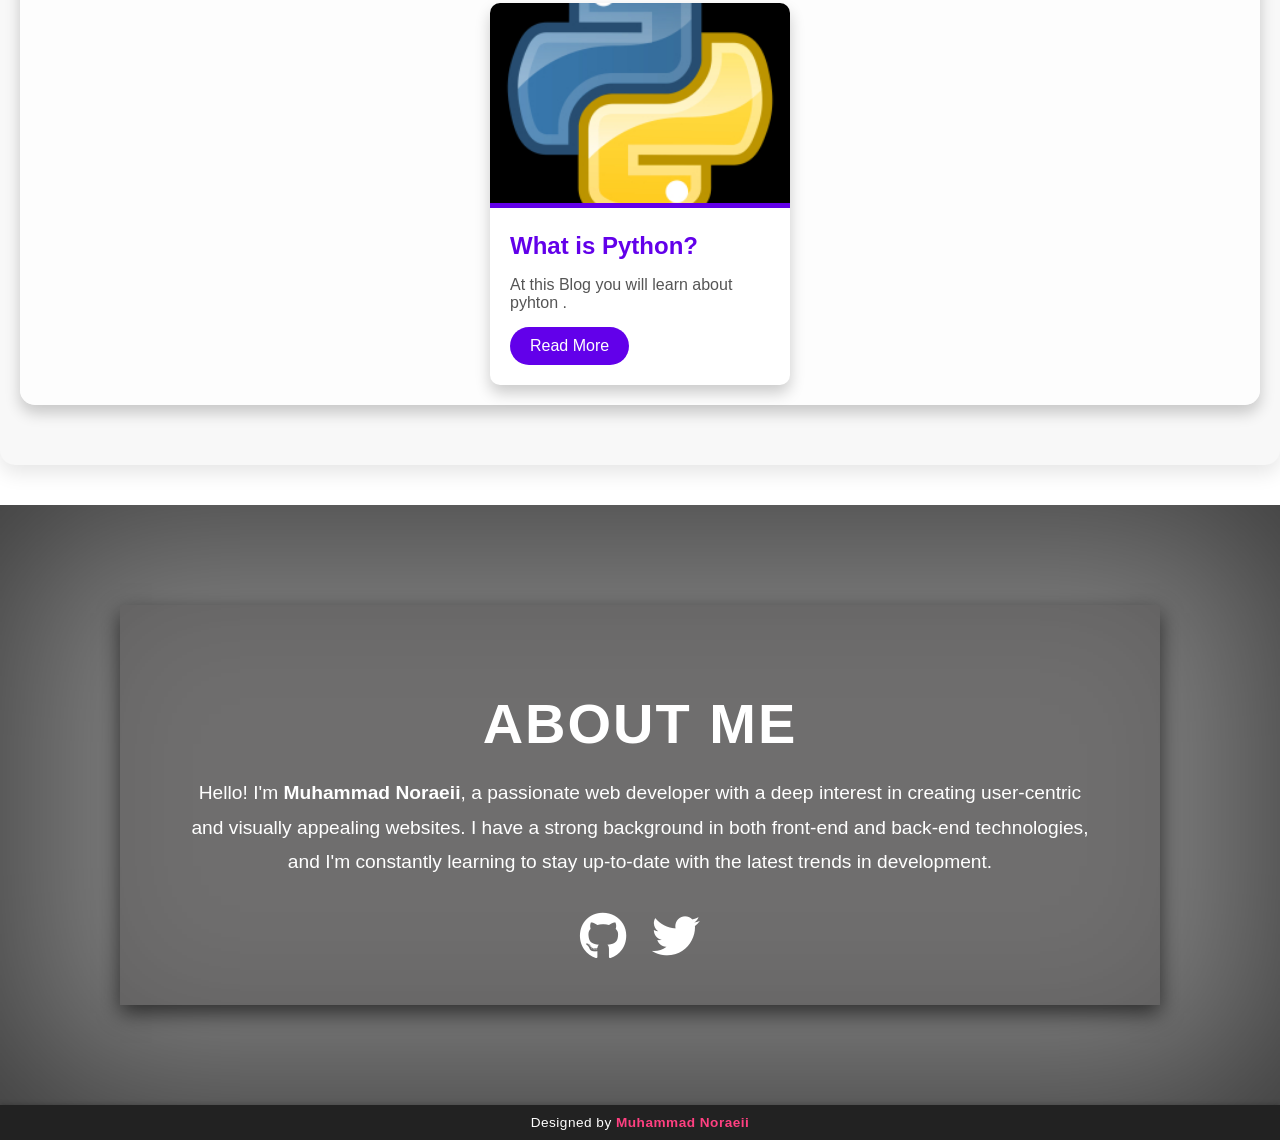
==== commit b9401f54: "Refactor and optimize CSS for better readability and maintainability - Simplified and cleaned up CSS" ====
--- a/index.html
+++ b/index.html
@@ -29,7 +29,7 @@
                 <li><a href="#">Home</a></li>
                 <li><a href="#">About</a></li>
                 <li class="dropdown">
-                    <a href="#">Projects</a>
+                    <a href="#projects">Projects</a>
                     <ul class="dropdown-menu">
                         <li><a href="#currency-converter">Currency Converter</a></li>
                         <li><a href="#crypto-base">Crypto Base</a></li>
@@ -50,9 +50,7 @@
                 <li class="dropdown">
                     <a href="#">Blog</a>
                     <ul class="dropdown-menu">
-                        <li><a href="#latest-posts">Latest Posts</a></li>
-                        <li><a href="#popular-posts">Popular Posts</a></li>
-                        <li><a href="#categories">Categories</a></li>
+                        <li><a href="Blogs/what-is-python.html">What is Python?</a></li>
                     </ul>
                 </li>
             </ul>
@@ -131,9 +129,9 @@
                 <article class="blog-post">
                     <img src="assets/py.jpg" alt="Blog Post 1">
                     <div class="post-content">
-                        <h3><a href="#">How to create WikiPediaTool</a></h3>
-                        <p>At this blog you will learn about making Wikipedia tool with python</p>
-                        <a href="Blogs/How-To-Create-WikiPedia-CLI-Tool.html" class="read-more">Read More</a>
+                        <h3><a href="Blogs/what-is-python.html">What is Python? </a></h3>
+                        <p>At this Blog you will learn about pyhton .</p>
+                        <a href="Blogs/what-is-python.html" class="read-more">Read More</a>
                     </div>
                 </article>
 
--- a/style.css
+++ b/style.css
@@ -3,29 +3,39 @@
 /*E-Mail : Muhammad.Noraeii@gmail.com*/
 /*GitHub : https://github.com/Muhammad-Noraeii*/
 /*Enjoy a Perfect Style!*/
+:root {
+    --primary-color: #0073ff;
+    --secondary-color: rgba(0, 115, 255, 0.7);
+    --background-color: rgba(0, 0, 0, 0.4);
+    --font-color: #fff;
+    --text-color: #333;
+    --hover-background: rgba(0, 115, 255, 0.7);
+    --nav-padding: 15px;
+}
+
 body {
     font-family: 'Poppins', sans-serif;
     margin: 0;
     padding: 0;
     background: url('assets/Mount-H.jpg') no-repeat center center fixed;
     background-size: cover;
-    color: #333;
+    color: var(--text-color);
     text-align: center;
     overflow-x: hidden;
 }
 
 header {
     background: rgba(0, 115, 255, 0.169);
-    color: #fff;
+    color: var(--font-color);
     padding: 40px 10px;
     box-shadow: 0 4px 6px rgba(3, 244, 63, 0.053);
-    animation: fadeIn 2s;
+    animation: fadeIn 2s ease-in-out;
 }
 
 header h1 {
     font-size: 2.5rem;
     margin: 0;
-    animation: bounceIn 1.5s;
+    animation: bounceIn 1.5s ease-in-out;
 }
 
 header p {
@@ -34,7 +44,7 @@
 }
 
 nav ul {
-    list-style-type: none;
+    list-style: none;
     padding: 0;
     margin: 0;
     text-align: center;
@@ -43,36 +53,32 @@
 nav ul li {
     display: inline-block;
     position: relative;
-    margin: 0 15px; 
+    margin: 0 var(--nav-padding);
 }
 
 nav ul li a {
     text-decoration: none;
-    color: #fff;
-    font-size: 1rem; 
-    padding: 8px 12px; 
+    color: var(--font-color);
+    font-size: 1rem;
+    padding: 8px 12px;
     display: block;
-    transition: background-color 0.3s;
+    transition: background-color 0.3s ease;
 }
 
 nav ul li a:hover {
-    background-color: rgba(0, 115, 255, 0.7);
+    background-color: var(--secondary-color);
 }
 
 nav .dropdown {
     position: relative;
-}
-
-nav .dropdown:hover .dropdown-menu {
-    display: block;
 }
 
 nav .dropdown-menu {
     display: none;
     position: absolute;
-    background: rgba(0, 0, 0, 0.4); 
-    backdrop-filter: blur(5px); 
-    list-style-type: none;
+    background: var(--background-color);
+    backdrop-filter: blur(5px);
+    list-style: none;
     padding: 10px 0;
     width: 200px;
     border-radius: 8px;
@@ -86,22 +92,19 @@
 }
 
 nav .dropdown-menu li a {
-    color: #fff;
-    font-size: 0.9rem; 
+    color: var(--font-color);
+    font-size: 0.9rem;
     padding: 5px 0;
 }
 
 nav .dropdown-menu li a:hover {
-    background-color: rgba(0, 115, 255, 0.7);
-}
-
-nav .dropdown-menu {
-    display: none;
+    background-color: var(--hover-background);
 }
 
 nav .dropdown:hover .dropdown-menu {
     display: block;
 }
+
 
 
 .container {
@@ -823,7 +826,7 @@
 
 .article-header {
     background: rgba(0, 30, 255, 0.142);
-    color: #fff;
+    color: #ff0000;
     padding: 50px 20px;
     box-shadow: 0 4px 6px rgba(3, 244, 63, 0.1);
     animation: fadeInUp 1.5s ease-out;
@@ -831,7 +834,7 @@
 
 .article-header .article-title {
     font-size: 3rem;
-    color: #fff;
+    color: #ff0000;
     text-transform: uppercase;
     letter-spacing: 2px;
     margin-bottom: 20px;
@@ -874,57 +877,31 @@
 
 .article-content p {
     font-size: 1.1rem;
-    line-height: 1.8;
+    line-height: 1.5;
     color: #555;
     margin-bottom: 20px;
     text-align: justify;
-}
+    font-weight: normal;  /* حذف بولد */
+    font-family: 'Times New Roman', Times, serif;  /* استفاده از فونت تایمز نیو رومن */
+}
+
+
 
 .article-content p:last-child {
     margin-bottom: 0;
 }
 
-footer {
-    background-color: #222;
-    color: #fff;
-    text-align: center;
-    padding: 15px;
-    font-size: 1rem;
-    margin-top: 40px;
-    box-shadow: 0 -1px 5px rgba(0, 0, 0, 0.2);
-}
-
-footer a {
-    color: #ff4081;
-    text-decoration: none;
-    font-weight: bold;
-}
-
-footer a:hover {
-    color: #6200ea;
-}
-
-/* Responsive Adjustments */
-@media (max-width: 768px) {
-    .article-header {
-        padding: 40px 10px;
-    }
-
-    .article-title {
-        font-size: 2.2rem;
-    }
-
-    .article-body {
-        padding: 20px 10px;
-    }
-
-    .article-image {
-        height: 300px;
-    }
-
-    .article-content p {
-        font-size: 1rem;
-    }
-}
+.article-header .article-date {
+    font-size: 1.1rem;
+    color: #ccc;
+    margin-top: 10px;
+}
+
+.article-header .article-author {
+    font-size: 1.1rem;
+    color: #ccc;
+    margin-top: 5px;
+}
+
 
 /*End of the code!*/
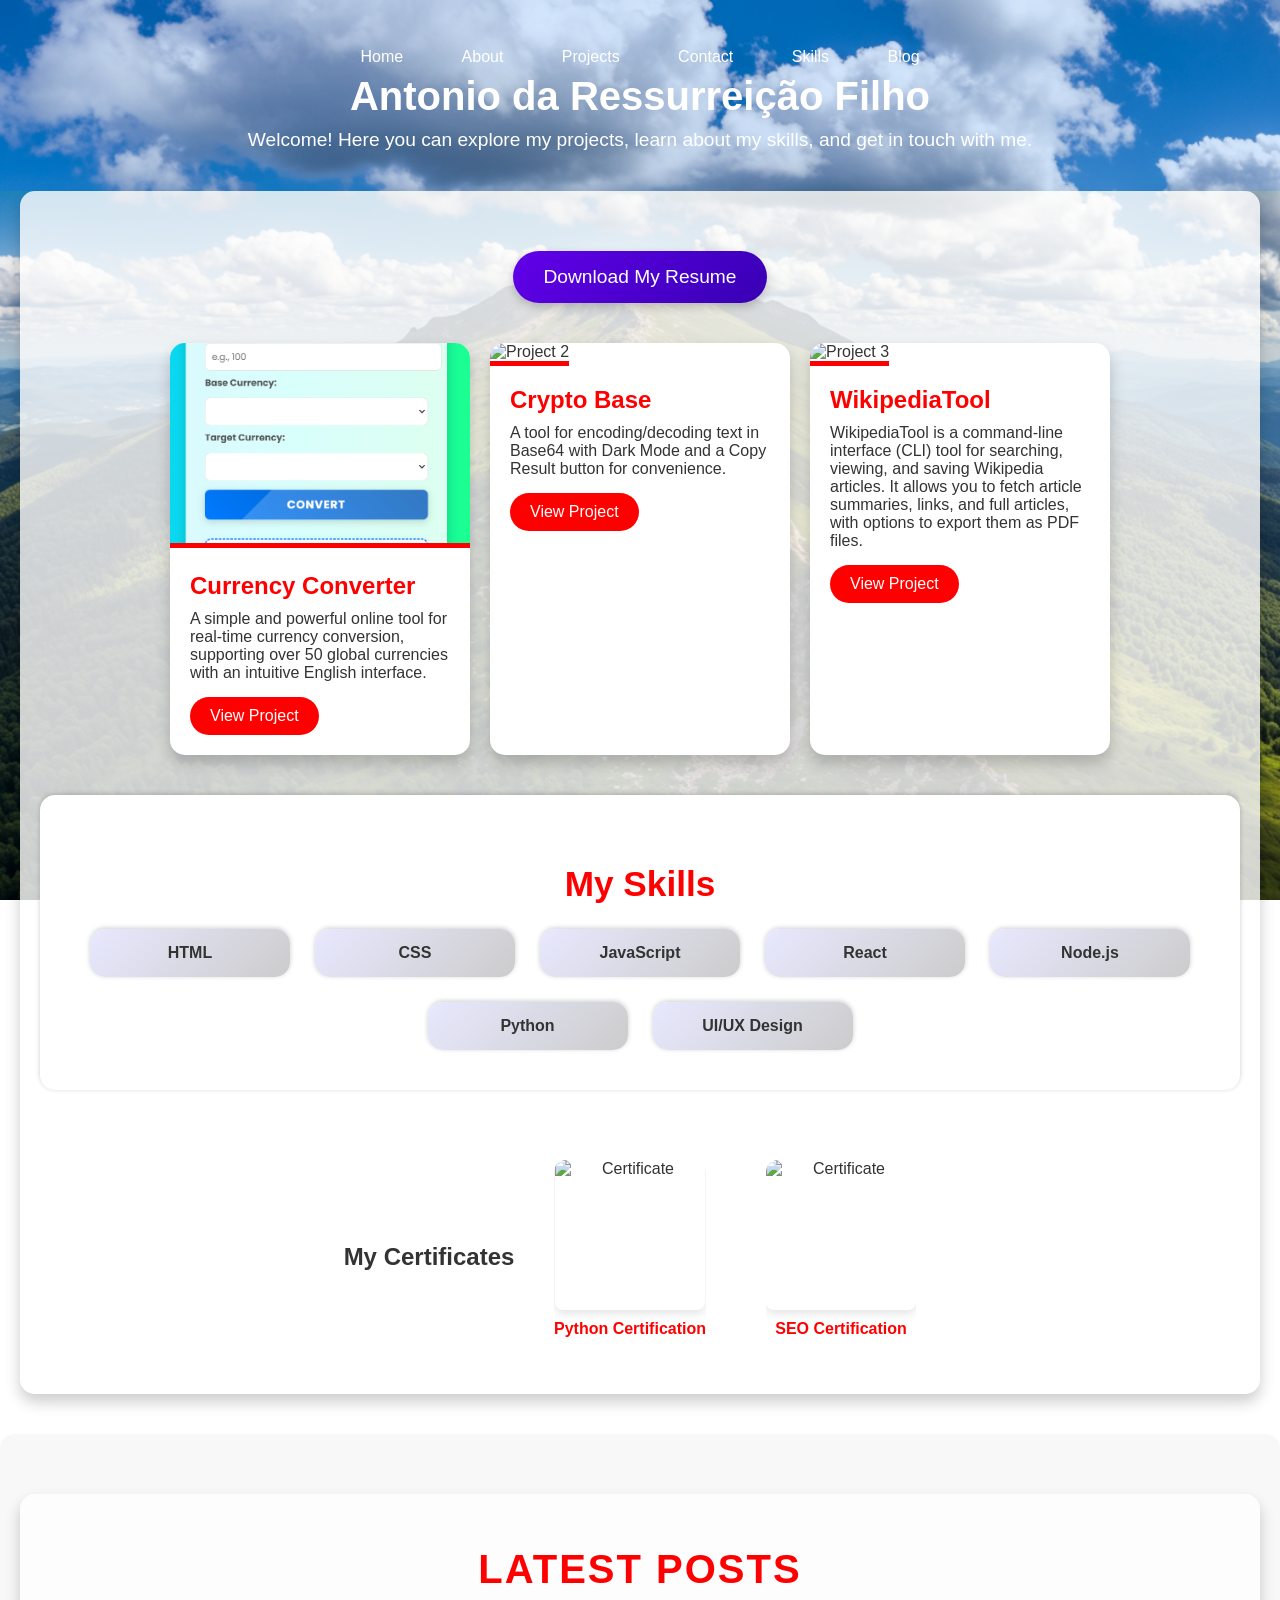
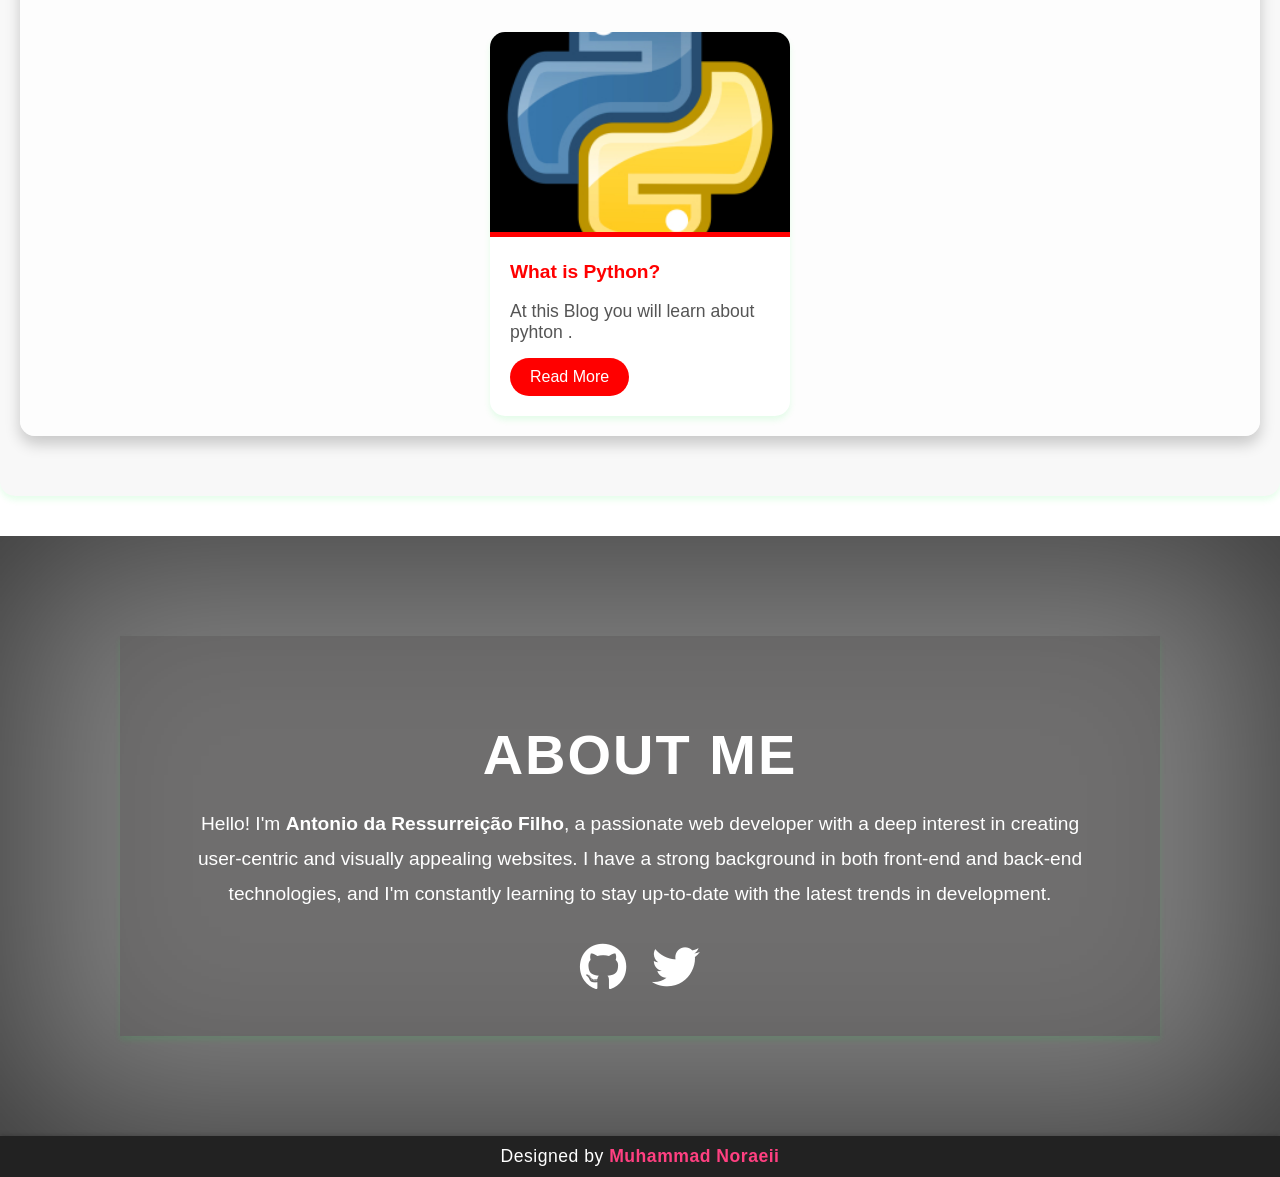
==== commit e7824c8f: "Updated Site!" ====
--- a/index.html
+++ b/index.html
@@ -10,14 +10,14 @@
     <link rel="stylesheet" href="style.css"> 
     <meta charset="UTF-8">
     <meta name="viewport" content="width=device-width, initial-scale=1.0">
-    <meta name="description" content="Muhammad Noraeii's personal portfolio website showcasing his projects, skills, and certifications. A passionate web developer proficient in Python, JavaScript, React, Node.js, and more.">
-    <meta name="keywords" content="Muhammad Noraeii, portfolio, web developer, projects, skills, Python, JavaScript, React, Node.js">
-    <meta name="author" content="Muhammad Noraeii">
-    <meta property="og:title" content="Muhammad Noraeii - Web Developer Portfolio">
-    <meta property="og:description" content="Explore the portfolio of Muhammad Noraeii, a skilled web developer with a variety of projects in different technologies.">
+    <meta name="description" content="Antonio da Ressurreição Filho's personal portfolio website showcasing his projects, skills, and certifications. A passionate web developer proficient in Python, JavaScript, React, Node.js, and more.">
+    <meta name="keywords" content="Antonio da Ressurreição Filho, portfolio, web developer, projects, skills, Python, JavaScript, React, Node.js">
+    <meta name="author" content="Antonio da Ressurreição Filho">
+    <meta property="og:title" content="Antonio da Ressurreição Filho - Web Developer Portfolio">
+    <meta property="og:description" content="Explore the portfolio of Antonio da Ressurreição Filho, a skilled web developer with a variety of projects in different technologies.">
     <meta property="og:image" content="assets/Mount-S.PNG">
     <meta property="og:url" content="https://www.Muhammad-Noraeii.github.io">
-    <title>Muhammad Noraeii - Web Developer Portfolio</title>
+    <title>Antonio da Ressurreição Filho - Web Developer Portfolio</title>
     <link href="https://cdnjs.cloudflare.com/ajax/libs/font-awesome/6.0.0-beta3/css/all.min.css" rel="stylesheet">
     <link rel="icon" href="assets/favicon.ico" type="image/x-icon">   
     <link href="https://cdnjs.cloudflare.com/ajax/libs/font-awesome/6.0.0-beta3/css/all.min.css" rel="stylesheet">
@@ -56,7 +56,7 @@
             </ul>
             </ul>
         </nav>
-        <h1>Muhammad Noraeii</h1>
+        <h1>Antonio da Ressurreição Filho</h1>
         <p>Welcome! Here you can explore my projects, learn about my skills, and get in touch with me.</p>
     </header>
 
@@ -76,20 +76,20 @@
             </div>
         
             <div id="crypto-base" class="project">
-                <img src="assets/CryptoBase.PNG" alt="Project 2">
+                <img src="assets/#" alt="Project 2">
                 <div class="info">
                     <h3>Crypto Base</h3>
                     <p>A tool for encoding/decoding text in Base64 with Dark Mode and a Copy Result button for convenience.</p>
-                    <a href="https://github.com/Muhammad-Noraeii/CryptoBase">View Project</a>
+                    <a href="#">View Project</a>
                 </div>
             </div>
         
             <div id="wikipedia-tool" class="project">
-                <img src="assets/WikiPediaTool.PNG" alt="Project 3">
+                <img src="assets/#" alt="Project 3">
                 <div class="info">
                     <h3>WikipediaTool</h3>
                     <p>WikipediaTool is a command-line interface (CLI) tool for searching, viewing, and saving Wikipedia articles. It allows you to fetch article summaries, links, and full articles, with options to export them as PDF files.</p>
-                    <a href="https://github.com/Muhammad-Noraeii/WikipediaTool">View Project</a>
+                    <a href="#">View Project</a>
                 </div>
             </div>
         </section>
@@ -111,11 +111,11 @@
         <section class="certificates">
             <h2>My Certificates</h2>
             <div class="certificate">
-                <img src="assets/Python-Cert.PNG" alt="Certificate" class="certificate-img">
+                <img src="#" alt="Certificate" class="certificate-img">
                 <p>Python Certification</p>
             </div>
             <div class="certificate">
-                <img src="assets/SEO-Cert.PNG" alt="Certificate" class="certificate-img">
+                <img src="#" alt="Certificate" class="certificate-img">
                 <p>SEO Certification</p>
             </div>
         </section>
@@ -152,26 +152,26 @@
         <div class="about-content">
             <h2>About Me</h2>
             <p class="intro">
-                Hello! I'm <strong>Muhammad Noraeii</strong>, a passionate web developer with a deep interest in creating user-centric and visually appealing websites. I have a strong background in both front-end and back-end technologies, and I'm constantly learning to stay up-to-date with the latest trends in development.
+                Hello! I'm <strong>Antonio da Ressurreição Filho</strong>, a passionate web developer with a deep interest in creating user-centric and visually appealing websites. I have a strong background in both front-end and back-end technologies, and I'm constantly learning to stay up-to-date with the latest trends in development.
             </p>
             <div class="social-links">
-                <a href="https://github.com/Muhammad-Noraeii" target="_blank" class="social-icon github">
+                <a href="https://github.com/" target="_blank" class="social-icon github">
                     <i class="fab fa-github"></i>
                 </a>
-            <!--   <a href="https://linkedin.com/in/Muhammad-Noraeii" target="_blank" class="social-icon linkedin">
+            <!--   <a href="https://linkedin.com/in/" target="_blank" class="social-icon linkedin">
                     <i class="fab fa-linkedin"></i> -->
                 </a>
-                <a href="https://x.com/MNoraeii" target="_blank" class="social-icon twitter">
+                <a href="https://x.com/" target="_blank" class="social-icon twitter">
                     <i class="fab fa-twitter"></i>
                 </a>
-            <!--    <a href="https://www.instagram.com/Muhammad-Noraeii" target="_blank" class="social-icon instagram">
+            <!--    <a href="https://www.instagram.com/" target="_blank" class="social-icon instagram">
                     <i class="fab fa-instagram"></i> -->
                 </a>
             </div>
         </div>
     </section>
     <footer>
-        <p>Designed by <a href="https://github.com/Muhammad-Noraeii" target="_blank">Muhammad Noraeii</a></p>
+        <p>Designed by <a href="https://github.com/Rubiks05" target="_blank">Muhammad Noraeii</a></p>
     </footer>
 
     <script src="Script.js"></script>
--- a/style.css
+++ b/style.css
@@ -136,6 +136,17 @@
     }
 }
 
+:root {
+    --primary-color: #6200ea;
+    --secondary-color: #3700b3;
+    --text-color: #555;
+    --hover-scale: 1.05;
+    --card-width: 300px;
+    --card-shadow: 0 8px 15px rgba(0, 0, 0, 0.2);
+    --card-hover-shadow: 0 12px 20px rgba(0, 0, 0, 0.3);
+    --transition-duration: 0.3s;
+}
+
 .projects {
     display: flex;
     flex-wrap: wrap;
@@ -147,14 +158,13 @@
 .project {
     background: #fff;
     border-radius: 15px;
-    box-shadow: 0 8px 15px rgba(0, 0, 0, 0.2);
-    width: 300px;
+    box-shadow: var(--card-shadow);
+    width: var(--card-width);
     overflow: hidden;
     text-align: left;
-    transform: translateY(0);
-    transition: transform 0.3s ease, box-shadow 0.3s ease;
     opacity: 0;
     animation: fadeInUp 0.6s ease-out forwards;
+    transition: transform var(--transition-duration), box-shadow var(--transition-duration);
 }
 
 @keyframes fadeInUp {
@@ -169,15 +179,16 @@
 }
 
 .project:hover {
-scale: 1.1;
+    transform: scale(var(--hover-scale));
+    box-shadow: var(--card-hover-shadow);
 }
 
 .project img {
     width: 100%;
     height: 200px;
     object-fit: cover;
-    border-bottom: 5px solid #6200ea;
-    transition: transform 0.3s ease;
+    border-bottom: 5px solid var(--primary-color);
+    transition: transform var(--transition-duration);
 }
 
 .project img:hover {
@@ -191,34 +202,35 @@
 .project .info h3 {
     margin: 0 0 10px;
     font-size: 1.5rem;
-    color: #6200ea;
-    transition: color 0.3s ease;
+    color: var(--primary-color);
+    transition: color var(--transition-duration);
 }
 
 .project .info h3:hover {
-    color: #3700b3;
+    color: var(--secondary-color);
 }
 
 .project .info p {
     margin: 0 0 15px;
     font-size: 1rem;
-    color: #555;
+    color: var(--text-color);
 }
 
 .project .info a {
     display: inline-block;
     text-decoration: none;
-    background: #6200ea;
+    background: var(--primary-color);
     color: #fff;
     padding: 10px 20px;
     border-radius: 25px;
-    transition: background 0.3s, transform 0.3s;
+    transition: background var(--transition-duration), transform var(--transition-duration);
 }
 
 .project .info a:hover {
-    background: #3700b3;
+    background: var(--secondary-color);
     transform: scale(1.1);
 }
+
 
 .resume {
     margin: 40px 0;
@@ -241,18 +253,36 @@
     box-shadow: 0 6px 15px rgba(0, 0, 0, 0.3);
 }
 
+:root {
+    --primary-color: #6200ea;
+    --secondary-color: #f4f4f9;
+    --highlight-color: #e8e8ff;
+    --text-color: #333;
+    --hover-scale: 1.1;
+    --button-padding: 15px 25px;
+    --box-shadow: 0 4px 10px rgba(0, 0, 0, 0.1);
+    --hover-shadow: 0 6px 12px rgba(0, 0, 0, 0.15);
+    --font-size: 1rem;
+    --border-radius: 20px;
+}
+
 .skills {
     background: #fff;
     padding: 40px 20px;
     margin: 40px 0;
     border-radius: 15px;
-    box-shadow: 0 4px 10px rgba(0, 0, 0, 0.1);
+    box-shadow: var(--box-shadow);
+    display: flex;
+    flex-direction: column;
+    align-items: center;
 }
 
 .skills h2 {
-    font-size: 2rem;
-    color: #6200ea;
-    margin-bottom: 20px;
+    font-size: 2.2rem;
+    color: var(--primary-color);
+    margin-bottom: 25px;
+    text-align: center;
+    font-weight: 600;
 }
 
 .skills ul {
@@ -261,24 +291,28 @@
     margin: 0;
     display: flex;
     flex-wrap: wrap;
-    gap: 20px;
+    gap: 25px;
     justify-content: center;
 }
 
 .skills li {
-    background: linear-gradient(135deg, #e8e8ff, #f4f4f9);
-    padding: 15px 25px;
-    border-radius: 20px;
-    font-size: 1rem;
-    font-weight: bold;
-    color: #333;
-    box-shadow: 0 4px 10px rgba(0, 0, 0, 0.1);
-    transition: transform 0.3s;
+    background: linear-gradient(135deg, var(--highlight-color), var(--secondary-color));
+    padding: var(--button-padding);
+    border-radius: var(--border-radius);
+    font-size: var(--font-size);
+    font-weight: 600;
+    color: var(--text-color);
+    box-shadow: var(--box-shadow);
+    transition: transform 0.3s ease, box-shadow 0.3s ease;
+    text-align: center;
+    min-width: 150px;
 }
 
 .skills li:hover {
-    transform: scale(1.1);
-}
+    transform: scale(var(--hover-scale));
+    box-shadow: var(--hover-shadow);
+}
+
 
 html, body {
     height: 100%;
@@ -310,34 +344,47 @@
     flex: 1;
 }
 
+:root {
+    --footer-bg-color: #222;
+    --footer-text-color: #fff;
+    --link-color: #ff4081;
+    --link-hover-color: #6200ea;
+    --font-size-small: 0.85rem;
+    --font-size-normal: 0.9rem;
+    --footer-padding: 10px 0;
+    --box-shadow: 0 -1px 5px rgba(0, 0, 0, 0.2);
+    --transition-duration: 0.3s;
+}
+
 footer {
-    background-color: #222;
-    color: #fff;
+    background-color: var(--footer-bg-color);
+    color: var(--footer-text-color);
     text-align: center;
-    padding: 10px 0; 
-    position: relative; 
+    padding: var(--footer-padding);
+    position: relative;
     width: 100%;
-    font-size: 0.9rem; 
-    box-shadow: 0 -1px 5px rgba(0, 0, 0, 0.2); 
-    letter-spacing: 0.5px; 
+    font-size: var(--font-size-normal);
+    box-shadow: var(--box-shadow);
+    letter-spacing: 0.5px;
 }
 
 footer a {
-    color: #ff4081; 
+    color: var(--link-color);
     text-decoration: none;
     font-weight: bold;
-    transition: color 0.3s, transform 0.3s; 
+    transition: color var(--transition-duration), transform var(--transition-duration);
 }
 
 footer a:hover {
-    color: #6200ea; 
-    transform: scale(1.05); 
+    color: var(--link-hover-color);
+    transform: scale(1.05);
 }
 
 footer p {
-    margin: 0; 
-    font-size: 0.85rem; 
-}
+    margin: 0;
+    font-size: var(--font-size-small);
+}
+
 
 @keyframes fadeIn {
     from {
@@ -582,13 +629,25 @@
     }
 }
 
+:root {
+    --primary-bg-color: #f39c12;
+    --secondary-bg-color: rgba(0, 0, 0, 0.5);
+    --content-bg-color: rgba(88, 85, 85, 0.4);
+    --box-shadow-light: 0 8px 20px rgba(0, 0, 0, 0.6);
+    --box-shadow-hover: 0 12px 40px rgba(0, 0, 0, 0.8);
+    --text-color-light: #fff;
+    --transition-duration: 0.3s;
+    --heading-font-size: 3.5rem;
+    --intro-font-size: 1.2rem;
+}
+
 .about-section {
     padding: 100px 20px;
     text-align: center;
     background: url('assets/Mount-S.jpg') no-repeat center center fixed;
     background-size: cover;
     position: relative;
-    color: #fff;
+    color: var(--text-color-light);
     box-shadow: inset 0 0 200px rgba(0, 0, 0, 0.6);
     animation: fadeInUp 1.5s ease-out, rotateBg 15s linear infinite;
 }
@@ -600,7 +659,7 @@
     left: 0;
     width: 100%;
     height: 100%;
-    background: rgba(0, 0, 0, 0.5);
+    background: var(--secondary-bg-color);
     z-index: 0;
     animation: fadeInUp 2s ease-out;
 }
@@ -611,46 +670,47 @@
     padding: 40px 20px;
     max-width: 1000px;
     margin: 0 auto;
-    background: rgba(88, 85, 85, 0.4);
-    box-shadow: 0 8px 20px rgba(0, 0, 0, 0.6);
+    background: var(--content-bg-color);
+    box-shadow: var(--box-shadow-light);
     animation: scaleUp 1.5s ease-out;
-    transition: transform 0.3s ease, box-shadow 0.3s ease;
+    transition: transform var(--transition-duration), box-shadow var(--transition-duration);
 }
 
 .about-content:hover {
     transform: translateY(-10px);
-    box-shadow: 0 12px 40px rgba(0, 0, 0, 0.8);
+    box-shadow: var(--box-shadow-hover);
 }
 
 .about-section h2 {
-    font-size: 3.5rem;
+    font-size: var(--heading-font-size);
     margin-bottom: 20px;
     text-transform: uppercase;
     letter-spacing: 2px;
-    color: #fff;
+    color: var(--text-color-light);
     animation: slideInLeft 1s ease-out;
-    transition: color 0.3s ease;
+    transition: color var(--transition-duration);
 }
 
 .about-section h2:hover {
-    color: #f39c12; 
+    color: var(--primary-bg-color);
     transform: scale(1.05);
 }
 
 .about-section .intro {
-    font-size: 1.2rem;
+    font-size: var(--intro-font-size);
     line-height: 1.8;
-    color: #fff;
+    color: var(--text-color-light);
     max-width: 900px;
     margin: 0 auto;
     animation: fadeInUp 2s ease-out;
-    transition: color 0.3s ease, transform 0.3s ease;
+    transition: color var(--transition-duration), transform var(--transition-duration);
 }
 
 .about-section .intro:hover {
-    color: #f39c12; 
+    color: var(--primary-bg-color);
     transform: translateY(-5px);
 }
+
 
 .social-links {
     margin-top: 30px;
@@ -728,18 +788,33 @@
     }
 }
 
+:root {
+    --primary-color: #6200ea;
+    --secondary-color: #3700b3;
+    --hover-scale: 1.05;
+    --box-shadow-light: 0 8px 20px rgba(0, 0, 0, 0.1);
+    --box-shadow-hover: 0 12px 30px rgba(0, 0, 0, 0.2);
+    --font-color-dark: #555;
+    --font-color-light: #fff;
+    --font-size-medium: 1.5rem;
+    --font-size-small: 1rem;
+    --border-radius: 10px;
+    --button-radius: 25px;
+    --padding: 10px 20px;
+}
+
 .blog {
     background: #f8f8f8;
     padding: 60px 20px;
     margin: 40px 0;
     border-radius: 15px;
-    box-shadow: 0 8px 20px rgba(0, 0, 0, 0.1);
+    box-shadow: var(--box-shadow-light);
 }
 
 .blog h2 {
     font-size: 2.5rem;
     text-align: center;
-    color: #6200ea;
+    color: var(--primary-color);
     margin-bottom: 40px;
     text-transform: uppercase;
     letter-spacing: 2px;
@@ -754,8 +829,8 @@
 
 .blog-post {
     background: #fff;
-    border-radius: 10px;
-    box-shadow: 0 8px 15px rgba(0, 0, 0, 0.2);
+    border-radius: var(--border-radius);
+    box-shadow: var(--box-shadow-light);
     width: 300px;
     overflow: hidden;
     text-align: left;
@@ -764,19 +839,19 @@
 
 .blog-post:hover {
     transform: translateY(-10px);
-    box-shadow: 0 12px 30px rgba(0, 0, 0, 0.2);
+    box-shadow: var(--box-shadow-hover);
 }
 
 .blog-post img {
     width: 100%;
     height: 200px;
     object-fit: cover;
-    border-bottom: 5px solid #6200ea;
+    border-bottom: 5px solid var(--primary-color);
     transition: transform 0.3s ease;
 }
 
 .blog-post img:hover {
-    transform: scale(1.05);
+    transform: scale(var(--hover-scale));
 }
 
 .blog-post .post-content {
@@ -784,65 +859,89 @@
 }
 
 .blog-post .post-content h3 {
-    font-size: 1.5rem;
+    font-size: var(--font-size-medium);
     margin: 0 0 15px;
-    color: #6200ea;
+    color: var(--primary-color);
     transition: color 0.3s ease;
 }
 
 .blog-post .post-content h3 a {
     text-decoration: none;
-    color: #6200ea;
+    color: var(--primary-color);
 }
 
 .blog-post .post-content h3 a:hover {
-    color: #3700b3;
+    color: var(--secondary-color);
 }
 
 .blog-post .post-content p {
-    font-size: 1rem;
-    color: #555;
+    font-size: var(--font-size-small);
+    color: var(--font-color-dark);
     margin-bottom: 15px;
 }
 
 .blog-post .read-more {
     display: inline-block;
     text-decoration: none;
-    background: #6200ea;
-    color: #fff;
-    padding: 10px 20px;
-    border-radius: 25px;
+    background: var(--primary-color);
+    color: var(--font-color-light);
+    padding: var(--padding);
+    border-radius: var(--button-radius);
     transition: background 0.3s, transform 0.3s;
 }
 
 .blog-post .read-more:hover {
-    background: #3700b3;
-    transform: scale(1.1);
-}
+    background: var(--secondary-color);
+    transform: scale(var(--hover-scale));
+}
+
 
 /* Article Page Specific Styles */
 /* All Part of Style Wrote by Muhammad Noraeii */
 /* Enjoy a Perfect Style! */
 
+:root {
+    --primary-bg-color: rgba(0, 30, 255, 0.142);
+    --primary-color: #ff0000;
+    --secondary-color: #ccc;
+    --hover-scale: 1.05;
+    --box-shadow-light: 0 4px 6px rgba(3, 244, 63, 0.1);
+    --box-shadow-image: 0 4px 10px rgba(0, 0, 0, 0.1);
+    --box-shadow-content: 0 8px 15px rgba(0, 0, 0, 0.1);
+    --font-size-large: 3rem;
+    --font-size-medium: 1.2rem;
+    --font-size-small: 1.1rem;
+    --font-size-xsmall: 0.9rem;
+    --font-size-xxlarge: 4rem;
+    --border-radius: 15px;
+    --font-family: 'Times New Roman', Times, serif;
+    --font-family-alt: 'Arial', sans-serif;
+    --primary-btn-bg: #6200ea;
+    --secondary-btn-bg: #3700b3;
+    --btn-hover-scale: 1.1;
+    --btn-padding: 10px 20px;
+}
+
 .article-header {
-    background: rgba(0, 30, 255, 0.142);
-    color: #ff0000;
+    background: var(--primary-bg-color);
+    color: var(--primary-color);
     padding: 50px 20px;
-    box-shadow: 0 4px 6px rgba(3, 244, 63, 0.1);
+    box-shadow: var(--box-shadow-light);
     animation: fadeInUp 1.5s ease-out;
 }
 
 .article-header .article-title {
-    font-size: 3rem;
-    color: #ff0000;
+    font-size: var(--font-size-large);
+    color: var(--primary-color);
     text-transform: uppercase;
     letter-spacing: 2px;
     margin-bottom: 20px;
 }
 
-.article-header .article-date {
-    font-size: 1.2rem;
-    color: #ccc;
+.article-header .article-date, 
+.article-header .article-author {
+    font-size: var(--font-size-small);
+    color: var(--secondary-color);
     margin-top: 10px;
 }
 
@@ -850,8 +949,8 @@
     background-color: #fff;
     padding: 40px 20px;
     margin-top: 20px;
-    border-radius: 15px;
-    box-shadow: 0 8px 15px rgba(0, 0, 0, 0.1);
+    border-radius: var(--border-radius);
+    box-shadow: var(--box-shadow-content);
     animation: fadeInUp 1.5s ease-in-out;
 }
 
@@ -859,9 +958,9 @@
     width: 100%;
     height: 400px;
     margin-bottom: 30px;
-    border-radius: 10px;
+    border-radius: var(--border-radius);
     overflow: hidden;
-    box-shadow: 0 4px 10px rgba(0, 0, 0, 0.1);
+    box-shadow: var(--box-shadow-image);
 }
 
 .article-image img {
@@ -872,36 +971,83 @@
 }
 
 .article-image img:hover {
-    transform: scale(1.05);
+    transform: scale(var(--hover-scale));
 }
 
 .article-content p {
-    font-size: 1.1rem;
+    font-size: var(--font-size-medium);
     line-height: 1.5;
     color: #555;
     margin-bottom: 20px;
     text-align: justify;
-    font-weight: normal;  /* حذف بولد */
-    font-family: 'Times New Roman', Times, serif;  /* استفاده از فونت تایمز نیو رومن */
-}
-
-
+    font-weight: normal;
+    font-family: var(--font-family);
+}
 
 .article-content p:last-child {
     margin-bottom: 0;
 }
 
-.article-header .article-date {
-    font-size: 1.1rem;
-    color: #ccc;
-    margin-top: 10px;
-}
-
-.article-header .article-author {
-    font-size: 1.1rem;
-    color: #ccc;
-    margin-top: 5px;
-}
-
+.article-content a {
+    color: var(--primary-color);
+    text-decoration: none;
+    transition: color 0.3s ease;
+}
+
+.article-content a:hover {
+    color: var(--secondary-color);
+    text-decoration: underline;
+}
+
+.article-footer {
+    background-color: var(--primary-bg-color);
+    padding: 30px 20px;
+    text-align: center;
+    box-shadow: 0 -4px 6px rgba(0, 0, 0, 0.1);
+}
+
+.article-footer p {
+    font-size: var(--font-size-small);
+    color: #fff;
+    margin-bottom: 10px;
+    font-family: var(--font-family-alt);
+}
+
+.article-footer .social-icons {
+    display: flex;
+    justify-content: center;
+    gap: 15px;
+    margin-top: 15px;
+}
+
+.article-footer .social-icons a {
+    font-size: 1.5rem;
+    color: #fff;
+    transition: transform 0.3s ease;
+}
+
+.article-footer .social-icons a:hover {
+    transform: scale(1.2);
+}
+
+.article-btn {
+    display: inline-block;
+    background-color: var(--primary-btn-bg);
+    color: #fff;
+    padding: var(--btn-padding);
+    border-radius: var(--border-radius);
+    text-decoration: none;
+    font-size: var(--font-size-small);
+    transition: transform 0.3s ease, background-color 0.3s ease;
+}
+
+.article-btn:hover {
+    transform: scale(var(--btn-hover-scale));
+    background-color: var(--secondary-btn-bg);
+}
+
+.article-btn:active {
+    transform: scale(1);
+}
 
 /*End of the code!*/
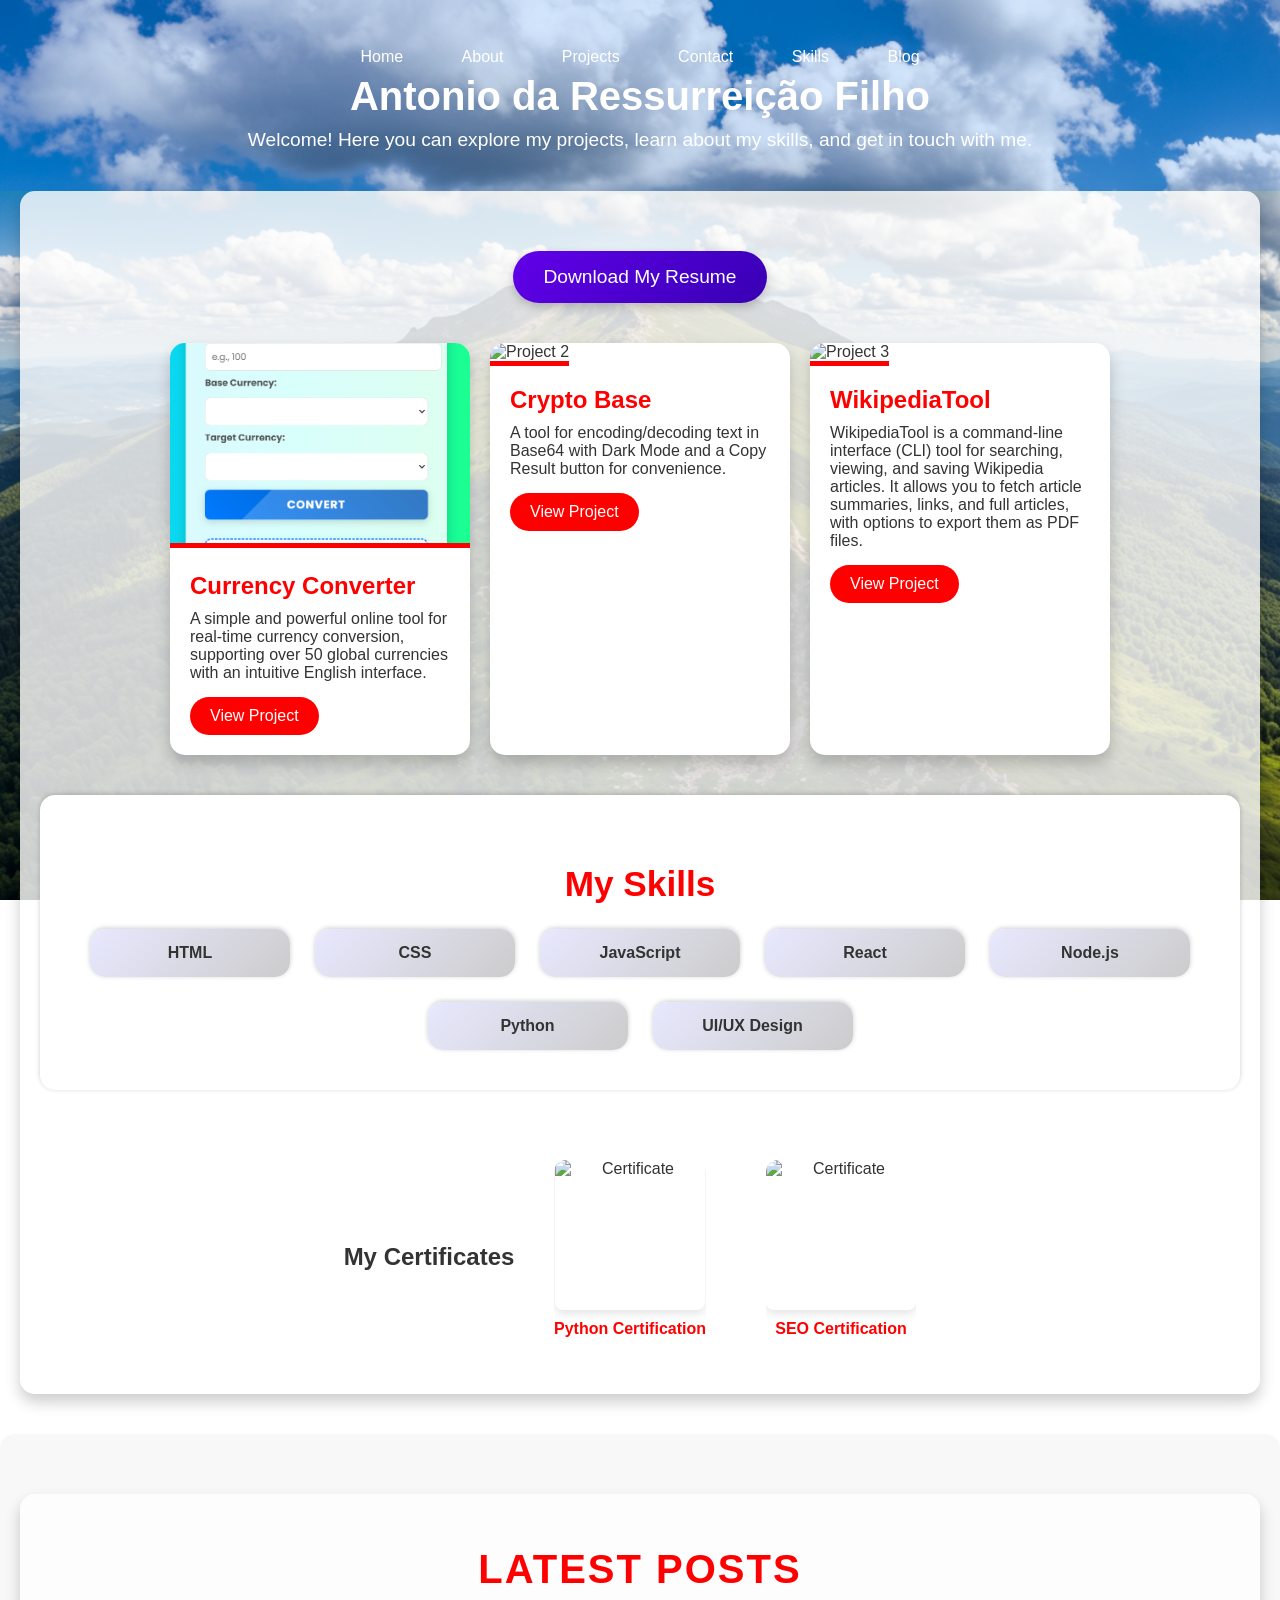
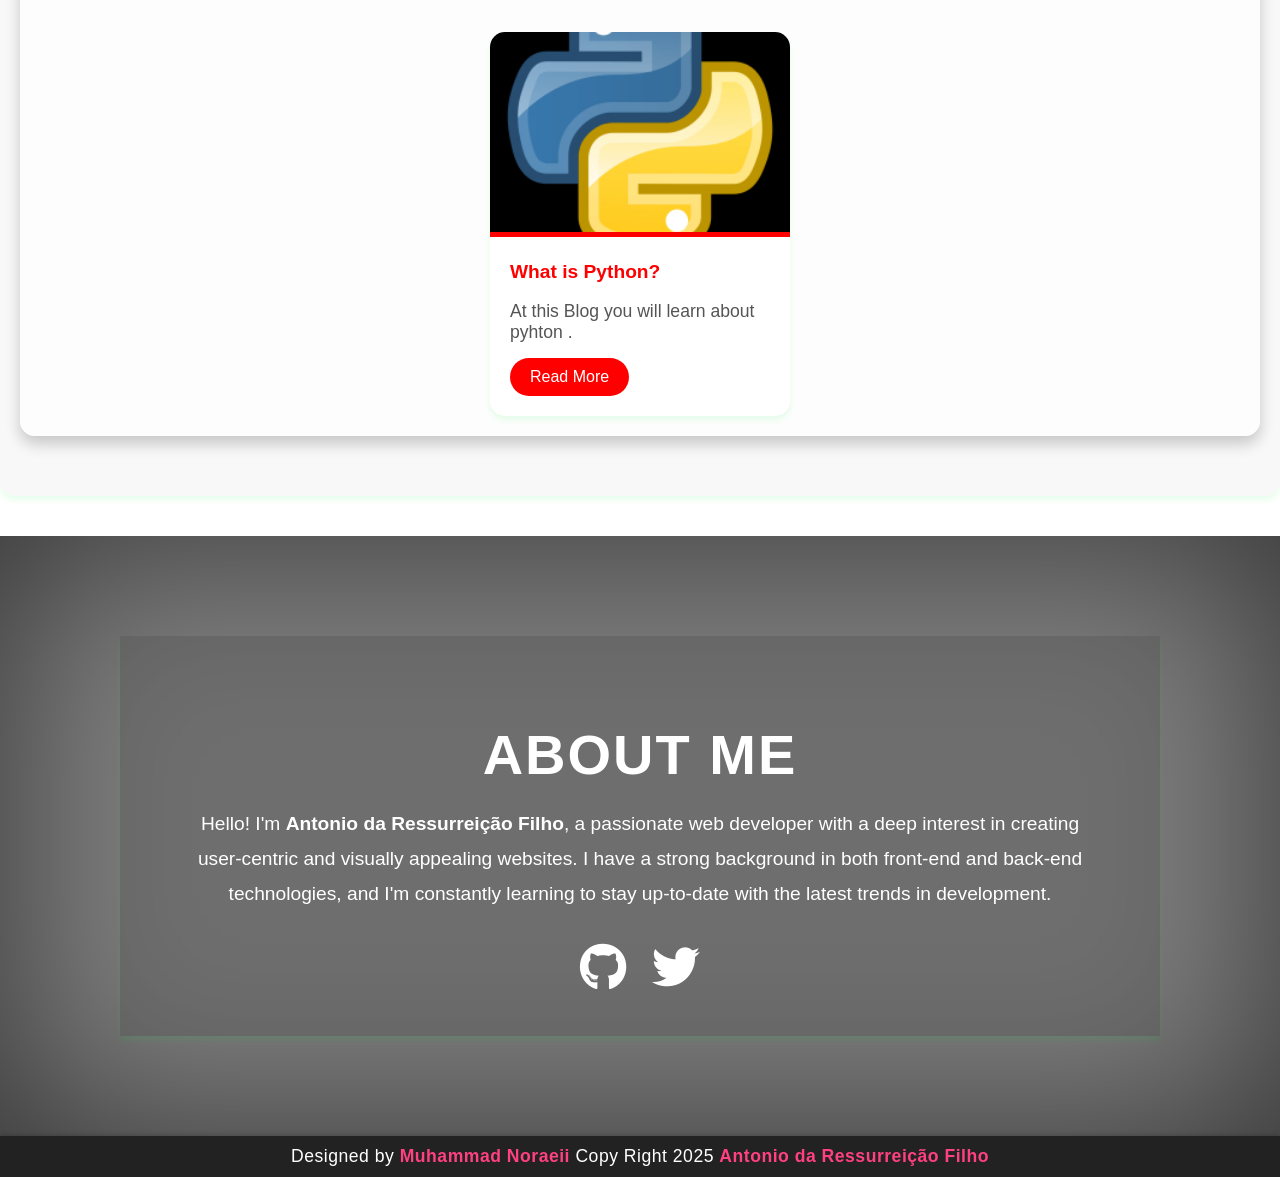
==== commit 0e447b7d: "Update index.html" ====
--- a/index.html
+++ b/index.html
@@ -171,7 +171,7 @@
         </div>
     </section>
     <footer>
-        <p>Designed by <a href="https://github.com/Rubiks05" target="_blank">Muhammad Noraeii</a></p>
+        <p>Designed by <a href="https://github.com/Muhammad-Noraeii" target="_blank">Muhammad Noraeii</a> Copy Right 2025 <a href="https://github.com/Rubiks05" target="_blank">Antonio da Ressurreição Filho</a> </p>
     </footer>
 
     <script src="Script.js"></script>
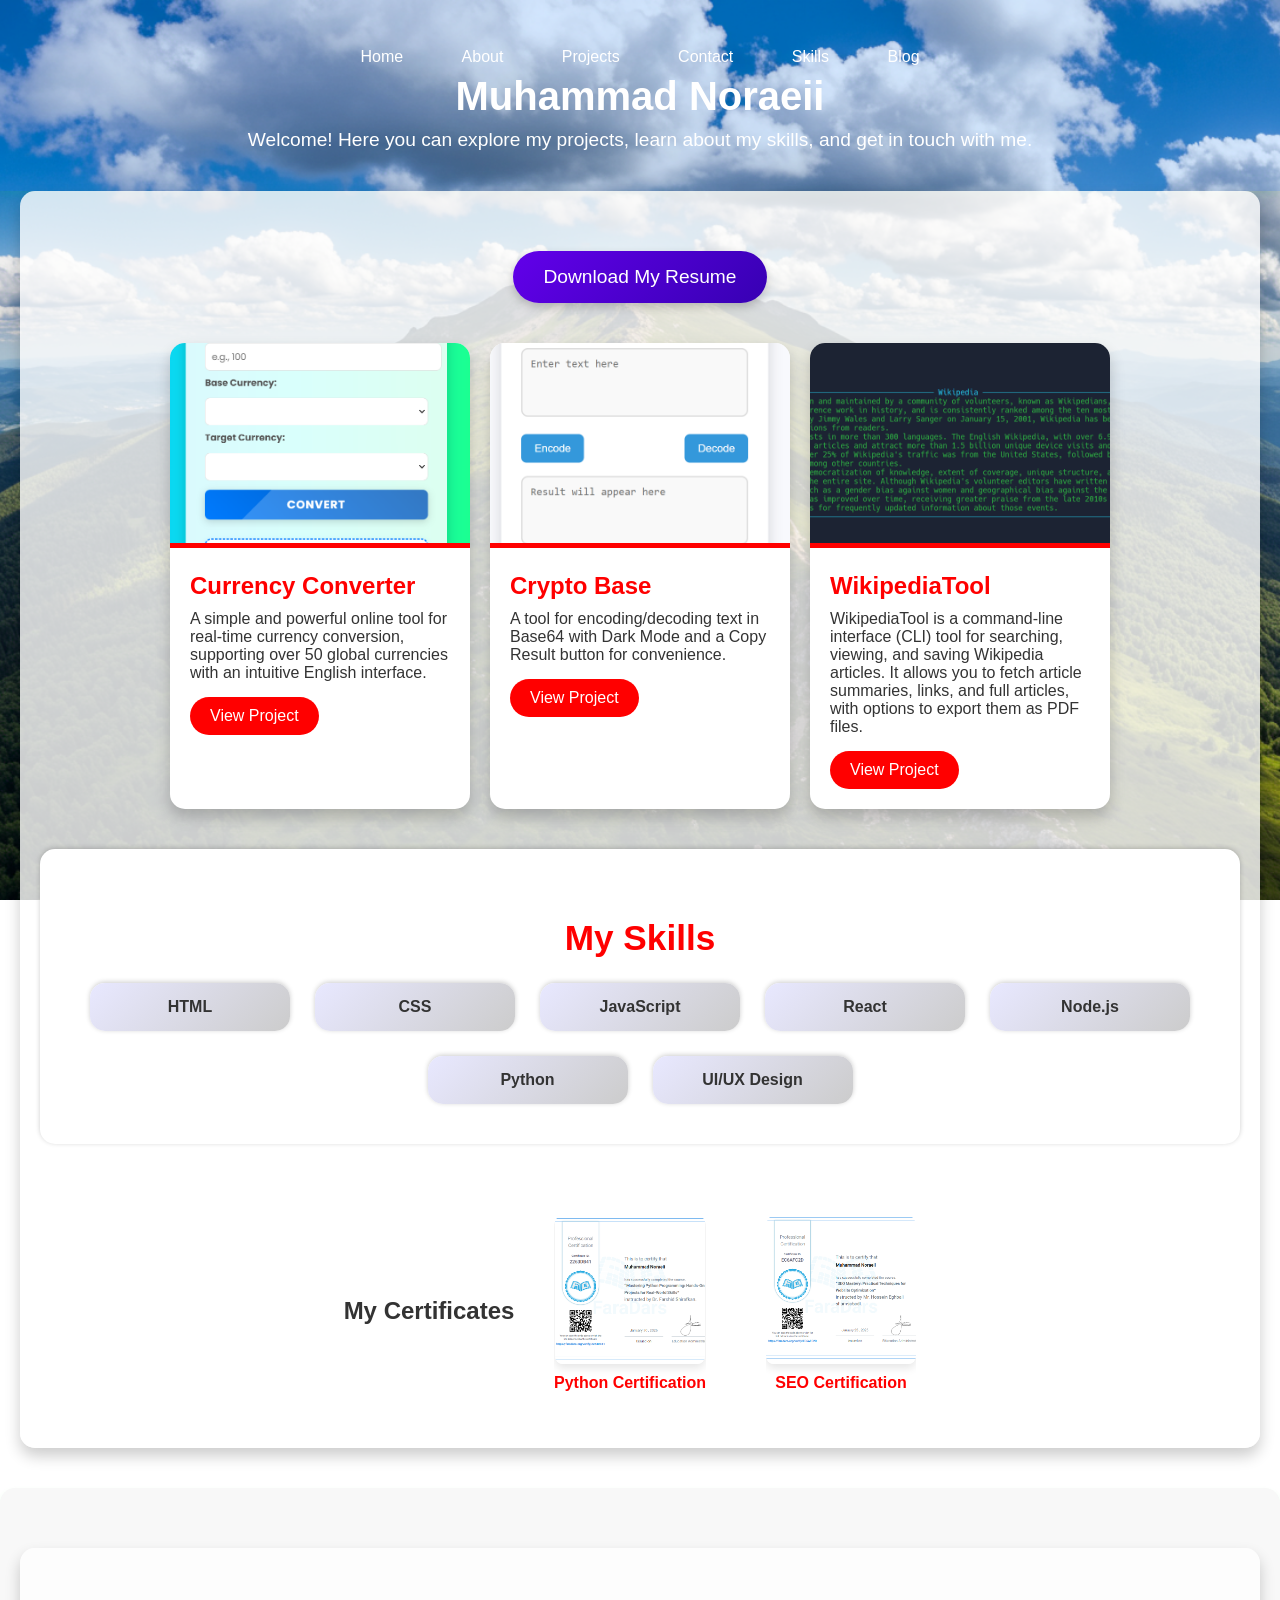
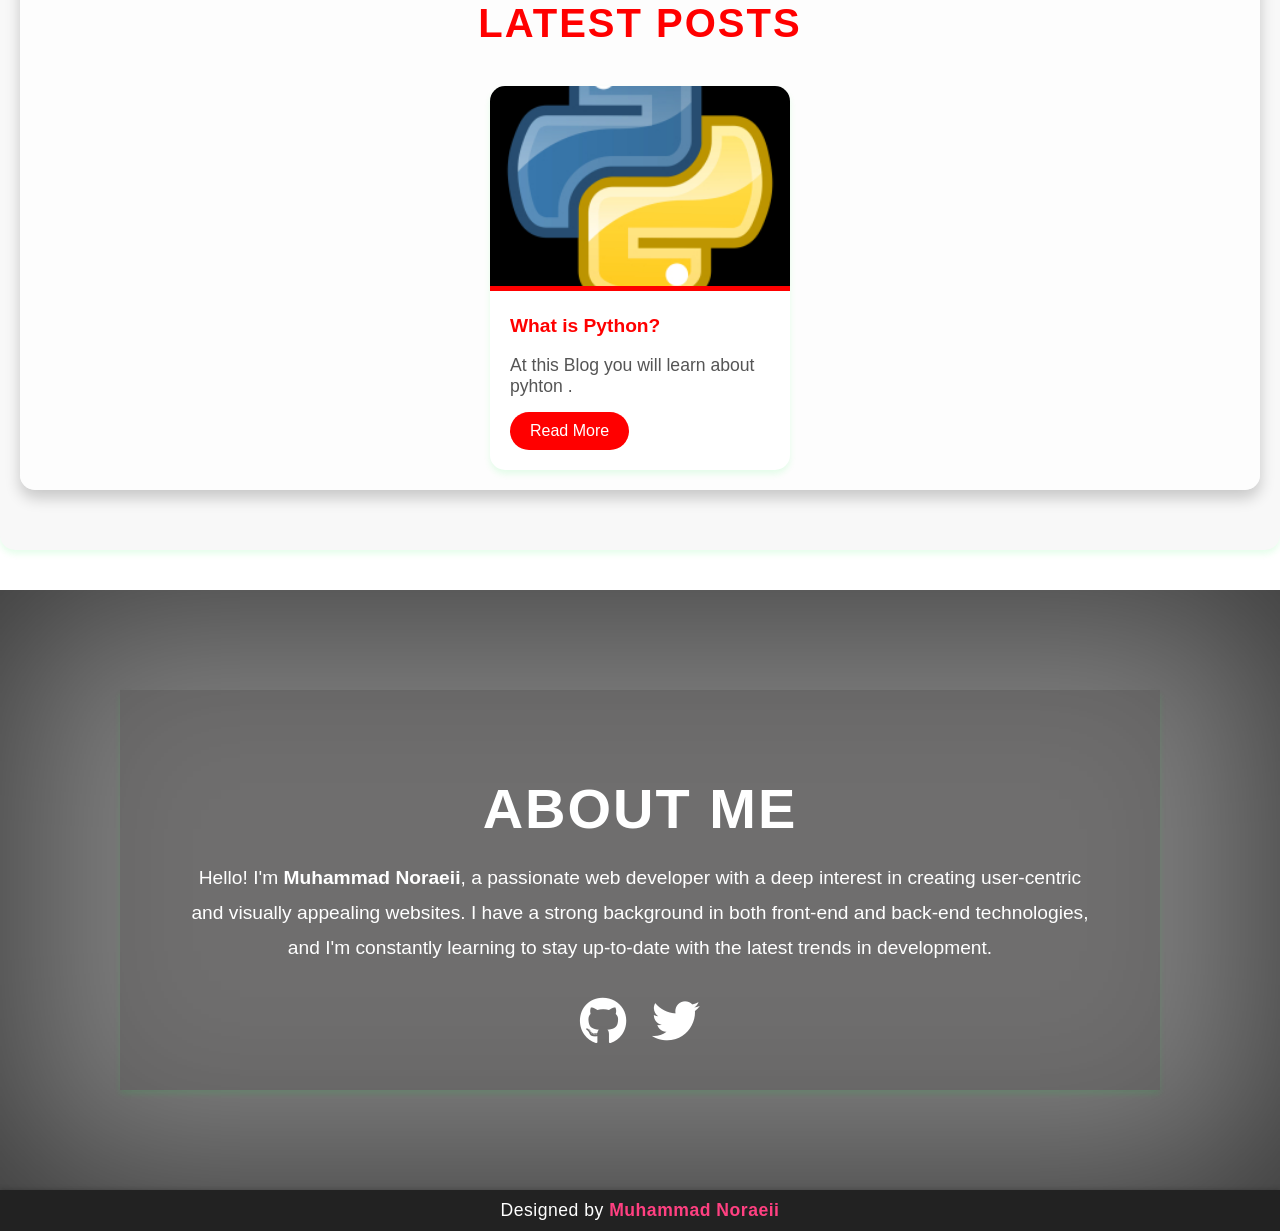
==== commit 8916eec0: "Fixed Index" ====
--- a/index.html
+++ b/index.html
@@ -10,14 +10,14 @@
     <link rel="stylesheet" href="style.css"> 
     <meta charset="UTF-8">
     <meta name="viewport" content="width=device-width, initial-scale=1.0">
-    <meta name="description" content="Antonio da Ressurreição Filho's personal portfolio website showcasing his projects, skills, and certifications. A passionate web developer proficient in Python, JavaScript, React, Node.js, and more.">
-    <meta name="keywords" content="Antonio da Ressurreição Filho, portfolio, web developer, projects, skills, Python, JavaScript, React, Node.js">
-    <meta name="author" content="Antonio da Ressurreição Filho">
-    <meta property="og:title" content="Antonio da Ressurreição Filho - Web Developer Portfolio">
-    <meta property="og:description" content="Explore the portfolio of Antonio da Ressurreição Filho, a skilled web developer with a variety of projects in different technologies.">
+    <meta name="description" content="Muhammad Noraeii's personal portfolio website showcasing his projects, skills, and certifications. A passionate web developer proficient in Python, JavaScript, React, Node.js, and more.">
+    <meta name="keywords" content="Muhammad Noraeii, portfolio, web developer, projects, skills, Python, JavaScript, React, Node.js">
+    <meta name="author" content="Muhammad Noraeii">
+    <meta property="og:title" content="Muhammad Noraeii - Web Developer Portfolio">
+    <meta property="og:description" content="Explore the portfolio of Muhammad Noraeii, a skilled web developer with a variety of projects in different technologies.">
     <meta property="og:image" content="assets/Mount-S.PNG">
     <meta property="og:url" content="https://www.Muhammad-Noraeii.github.io">
-    <title>Antonio da Ressurreição Filho - Web Developer Portfolio</title>
+    <title>Muhammad Noraeii - Web Developer Portfolio</title>
     <link href="https://cdnjs.cloudflare.com/ajax/libs/font-awesome/6.0.0-beta3/css/all.min.css" rel="stylesheet">
     <link rel="icon" href="assets/favicon.ico" type="image/x-icon">   
     <link href="https://cdnjs.cloudflare.com/ajax/libs/font-awesome/6.0.0-beta3/css/all.min.css" rel="stylesheet">
@@ -56,7 +56,7 @@
             </ul>
             </ul>
         </nav>
-        <h1>Antonio da Ressurreição Filho</h1>
+        <h1>Muhammad Noraeii</h1>
         <p>Welcome! Here you can explore my projects, learn about my skills, and get in touch with me.</p>
     </header>
 
@@ -76,20 +76,20 @@
             </div>
         
             <div id="crypto-base" class="project">
-                <img src="assets/#" alt="Project 2">
+                <img src="assets/CryptoBase.PNG" alt="Project 2">
                 <div class="info">
                     <h3>Crypto Base</h3>
                     <p>A tool for encoding/decoding text in Base64 with Dark Mode and a Copy Result button for convenience.</p>
-                    <a href="#">View Project</a>
+                    <a href="https://github.com/Muhammad-Noraeii/CryptoBase">View Project</a>
                 </div>
             </div>
         
             <div id="wikipedia-tool" class="project">
-                <img src="assets/#" alt="Project 3">
+                <img src="assets/WikiPediaTool.PNG" alt="Project 3">
                 <div class="info">
                     <h3>WikipediaTool</h3>
                     <p>WikipediaTool is a command-line interface (CLI) tool for searching, viewing, and saving Wikipedia articles. It allows you to fetch article summaries, links, and full articles, with options to export them as PDF files.</p>
-                    <a href="#">View Project</a>
+                    <a href="https://github.com/Muhammad-Noraeii/WikipediaTool">View Project</a>
                 </div>
             </div>
         </section>
@@ -111,11 +111,11 @@
         <section class="certificates">
             <h2>My Certificates</h2>
             <div class="certificate">
-                <img src="#" alt="Certificate" class="certificate-img">
+                <img src="assets/Python-Cert.PNG" alt="Certificate" class="certificate-img">
                 <p>Python Certification</p>
             </div>
             <div class="certificate">
-                <img src="#" alt="Certificate" class="certificate-img">
+                <img src="assets/SEO-Cert.PNG" alt="Certificate" class="certificate-img">
                 <p>SEO Certification</p>
             </div>
         </section>
@@ -152,26 +152,26 @@
         <div class="about-content">
             <h2>About Me</h2>
             <p class="intro">
-                Hello! I'm <strong>Antonio da Ressurreição Filho</strong>, a passionate web developer with a deep interest in creating user-centric and visually appealing websites. I have a strong background in both front-end and back-end technologies, and I'm constantly learning to stay up-to-date with the latest trends in development.
+                Hello! I'm <strong>Muhammad Noraeii</strong>, a passionate web developer with a deep interest in creating user-centric and visually appealing websites. I have a strong background in both front-end and back-end technologies, and I'm constantly learning to stay up-to-date with the latest trends in development.
             </p>
             <div class="social-links">
-                <a href="https://github.com/" target="_blank" class="social-icon github">
+                <a href="https://github.com/Muhammad-Noraeii" target="_blank" class="social-icon github">
                     <i class="fab fa-github"></i>
                 </a>
-            <!--   <a href="https://linkedin.com/in/" target="_blank" class="social-icon linkedin">
+            <!--   <a href="https://linkedin.com/in/Muhammad-Noraeii" target="_blank" class="social-icon linkedin">
                     <i class="fab fa-linkedin"></i> -->
                 </a>
-                <a href="https://x.com/" target="_blank" class="social-icon twitter">
+                <a href="https://x.com/MNoraeii" target="_blank" class="social-icon twitter">
                     <i class="fab fa-twitter"></i>
                 </a>
-            <!--    <a href="https://www.instagram.com/" target="_blank" class="social-icon instagram">
+            <!--    <a href="https://www.instagram.com/Muhammad-Noraeii" target="_blank" class="social-icon instagram">
                     <i class="fab fa-instagram"></i> -->
                 </a>
             </div>
         </div>
     </section>
     <footer>
-        <p>Designed by <a href="https://github.com/Muhammad-Noraeii" target="_blank">Muhammad Noraeii</a> Copy Right 2025 <a href="https://github.com/Rubiks05" target="_blank">Antonio da Ressurreição Filho</a> </p>
+        <p>Designed by <a href="https://github.com/Muhammad-Noraeii" target="_blank">Muhammad Noraeii</a></p>
     </footer>
 
     <script src="Script.js"></script>
